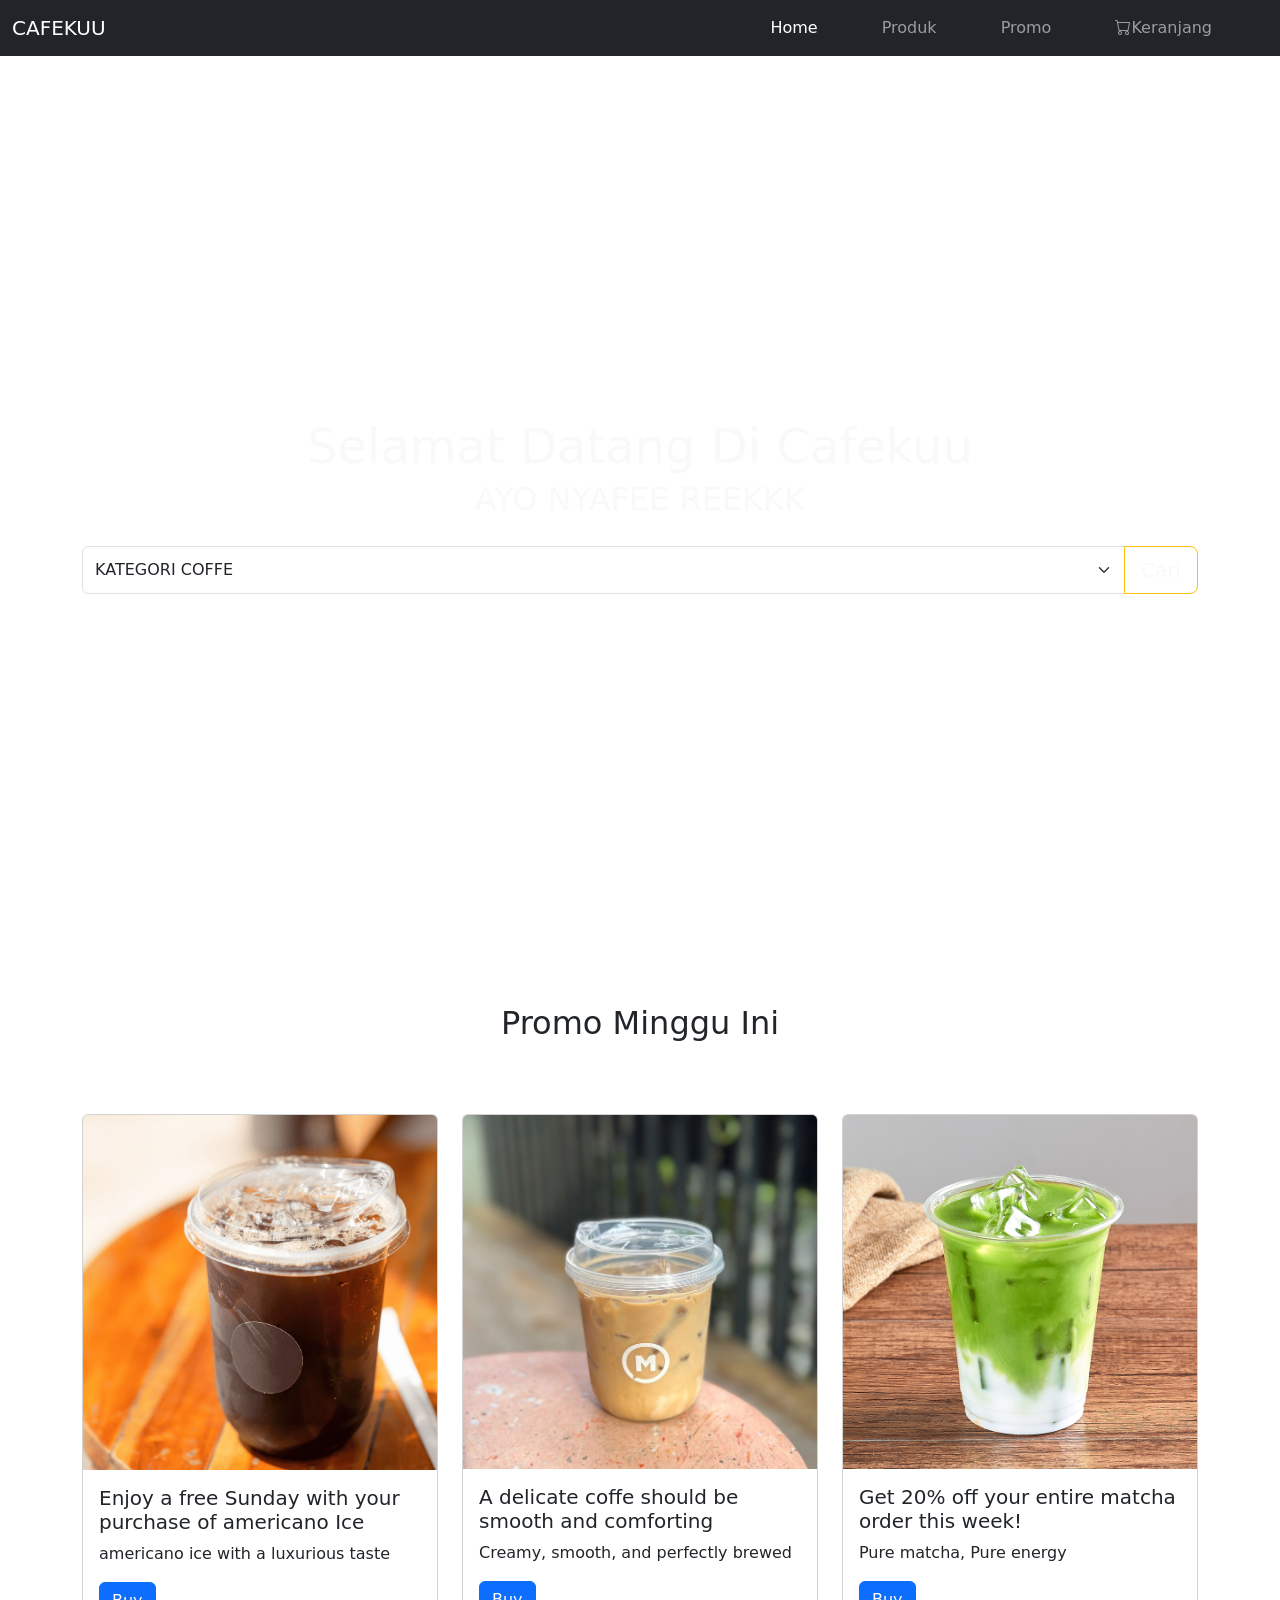
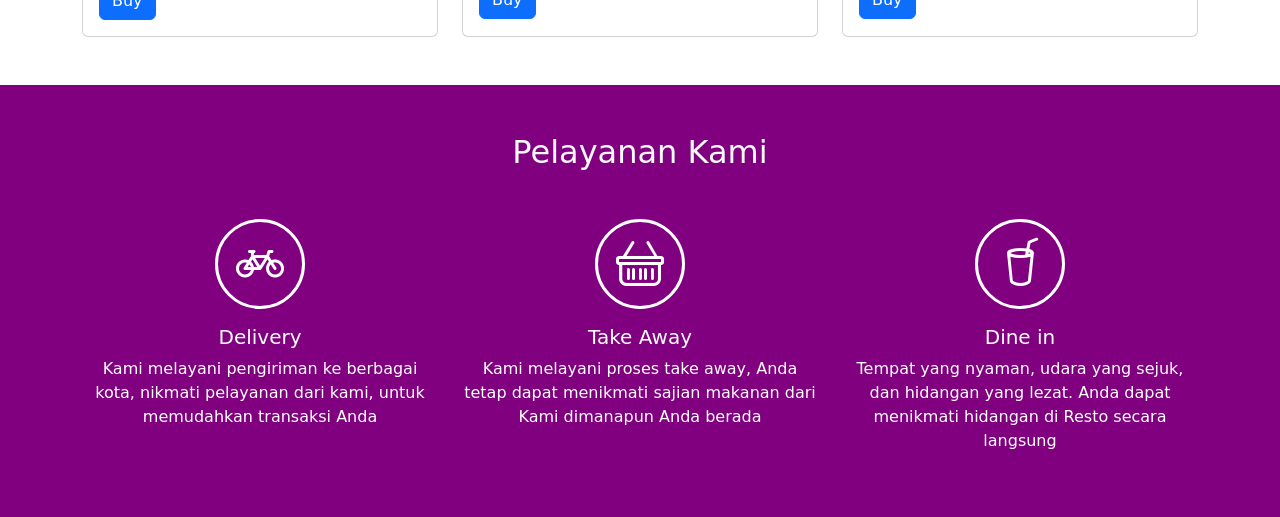
==== index.html @ 41be64be "Add files via upload" ====
<!DOCTYPE html>
<html lang="en">
<head>
    <meta charset="UTF-8">
    <meta name="viewport" content="width=device-width, initial-scale=1.0">
    <title>CAFEKUU</title>
    <link href="https://cdn.jsdelivr.net/npm/bootstrap@5.3.8/dist/css/bootstrap.min.css" rel="stylesheet" integrity="sha384-sRIl4kxILFvY47J16cr9ZwB07vP4J8+LH7qKQnuqkuIAvNWLzeN8tE5YBujZqJLB" crossorigin="anonymous">
    <link rel="stylesheet" href="https://cdn.jsdelivr.net/npm/bootstrap-icons@1.13.1/font/bootstrap-icons.min.css">
    <link rel="stylesheet" href="style.css">
</head>
<body>
    <nav class="navbar navbar-expand-lg navbar-dark bg-dark">
  <div class="container-fluid">
    <button class="navbar-toggler" type="button" data-bs-toggle="collapse" data-bs-target="#navbarNav" aria-controls="navbarNav" aria-expanded="false" aria-label="Toggle navigation">
      <span class="navbar-toggler-icon"></span>
    </button>
    <div class="collapse navbar-collapse" id="navbarNav">
        <a class="navbar-brand me-auto" href="#">CAFEKUU</a>
      <ul class="navbar-nav">
        <li class="nav-item me-5">
          <a class="nav-link active" aria-current="page" href="#home">Home</a>
        </li>
        <li class="nav-item me-5">
          <a class="nav-link" href="#">Produk</a>
        </li>
        <li class="nav-item me-5">
          <a class="nav-link" href="#promo">Promo</a>
        </li>
        <li class="nav-item me-5">
          <a class="nav-link" tabindex="-1" aria-disabled="true"><i class="bi bi-cart"></i>Keranjang</a>
        </li>
      </ul>
    </div>
  </div>
</nav>
<section id="home">
  <div class="container-fluid banner d-flex align-items-center">
  <div class="container">
       <h1 class="text-light text-center display-5 mb-1">Selamat Datang Di Cafekuu</h1>
       <h2 class="text-light text-center display-7 mb-1">AYO NYAFEE REEKKK</h2><br>
        <div class="input-group">
          <select class="form-select" id="inputGroupSelect04" >
           <option selected>KATEGORI COFFE</option>
           <option value="1">AMERICANO</option>
           <option value="2">MILK MATCHA</option>
           <option value="3">KOPI SUSU</option>
          </select>
          <button class="btn btn-lg btn-outline-warning text-light" type="button">Cari</button>
       </div>
  </div>
</div>
</section>

<section id="promo">
  <div class="container-fluid py-5">
    <div class="container">
      <h2 class="text-center">Promo Minggu Ini</h2>

      <div class="row mt-5 justify-content-center g-4">

        <!-- Card 1 -->
        <div class="col-12 col-md-4 hovered-card">
          <div class="card h-100">
            <img src="americano.png" class="card-img-top" alt="Orange Ice">
            <div class="card-body">
              <h5 class="card-title">
              Enjoy a free Sunday with your purchase of americano Ice
              </h5>
              <p class="card-text">
                americano ice with a luxurious taste
              </p>
              <a href="#" class="btn btn-primary">Buy</a>
            </div>
          </div>
        </div>

        <!-- Card 2 -->
        <div class="col-12 col-md-4 hovered-card">
          <div class="card h-100">
            <img src="kopsu.jpg" class="card-img-top" alt="Honey Pancake">
            <div class="card-body">
              <h5 class="card-title">
                A delicate coffe should be smooth and comforting
              </h5>
              <p class="card-text">
                Creamy, smooth, and perfectly brewed
              </p>
              <a href="#" class="btn btn-primary">Buy</a>
            </div>
          </div>
        </div>

        <!-- Card 3 -->
        <div class="col-12 col-md-4 hovered-card">
          <div class="card h-100">
            <img src="matcha.jpg" class="card-img-top" alt="Coffee">
            <div class="card-body">
              <h5 class="card-title">
                Get 20% off your entire matcha order this week!
              </h5>
              <p class="card-text">
                Pure matcha, Pure energy
              </p>
              <a href="#" class="btn btn-primary">Buy</a>
            </div>
          </div>
        </div>
      </div>
    </div>
  </div>
</section>

<!--service-->
    <div class="container-fluid py-5 background-service main-color">
      <div class="container">
        <h2 class="text-light text-center mb-5">Pelayanan Kami</h2>
        <div class="row justify-content-center">
          <div class="col-lg-4">
            <div class="d-flex justify-content-center">
              <div class="icon-service d-flex align-items-center justify-content-center">
                <i class="bi bi-bicycle display-5"></i>
              </div>
            </div>
            <div class="mt-3 text-white text-center">
              <h5>Delivery</h5>
              <p>Kami melayani pengiriman ke berbagai kota, 
                nikmati pelayanan dari kami, untuk memudahkan transaksi Anda</p>
            </div>
          </div>
          <div class="col-lg-4">
            <div class="d-flex justify-content-center">
              <div class="icon-service d-flex align-items-center justify-content-center">
                <i class="bi bi-basket display-5"></i>
              </div>
            </div>
            <div class="mt-3 text-white text-center">
              <h5>Take Away</h5>
              <p>Kami melayani proses take away, 
                Anda tetap dapat menikmati sajian makanan dari Kami dimanapun Anda berada</p>
            </div>
          </div>
          <div class="col-lg-4">
            <div class="d-flex justify-content-center">
              <div class="icon-service d-flex align-items-center justify-content-center">
                <i class="bi bi-cup-straw display-5"></i>
              </div>
            </div>
            <div class="mt-3 text-white text-center">
              <h5>Dine in</h5>
              <p>Tempat yang nyaman, udara yang sejuk, dan hidangan yang lezat. 
                Anda dapat menikmati hidangan di Resto secara langsung</p>
            </div>
          </div>
        </div>
      </div>
    </div>

    <script src="https://cdn.jsdelivr.net/npm/bootstrap@5.3.0/dist/js/bootstrap.bundle.min.js"></script>
</body>
</html>
---- style.css ----
.banner{
    height: 100vh;
    background: linear-gradient(rgba(0,0,0,0.4)),url(cafe.jpg);
    background-size: cover;
    background-color: cover;
    background-position: center;
}
.card:hover {
  transform: scale(1.05);
  transition: 0.3s;
  box-shadow: 0 4px 8px rgba(0. 0. 0. 0.2);
}

.icon-service{
    width: 90px;
    height: 90px;
    border: solid#fff;
    border-radius: 50%;
    color: #fff;
}
.background-service{
  height: auto;
  background: purple;
}
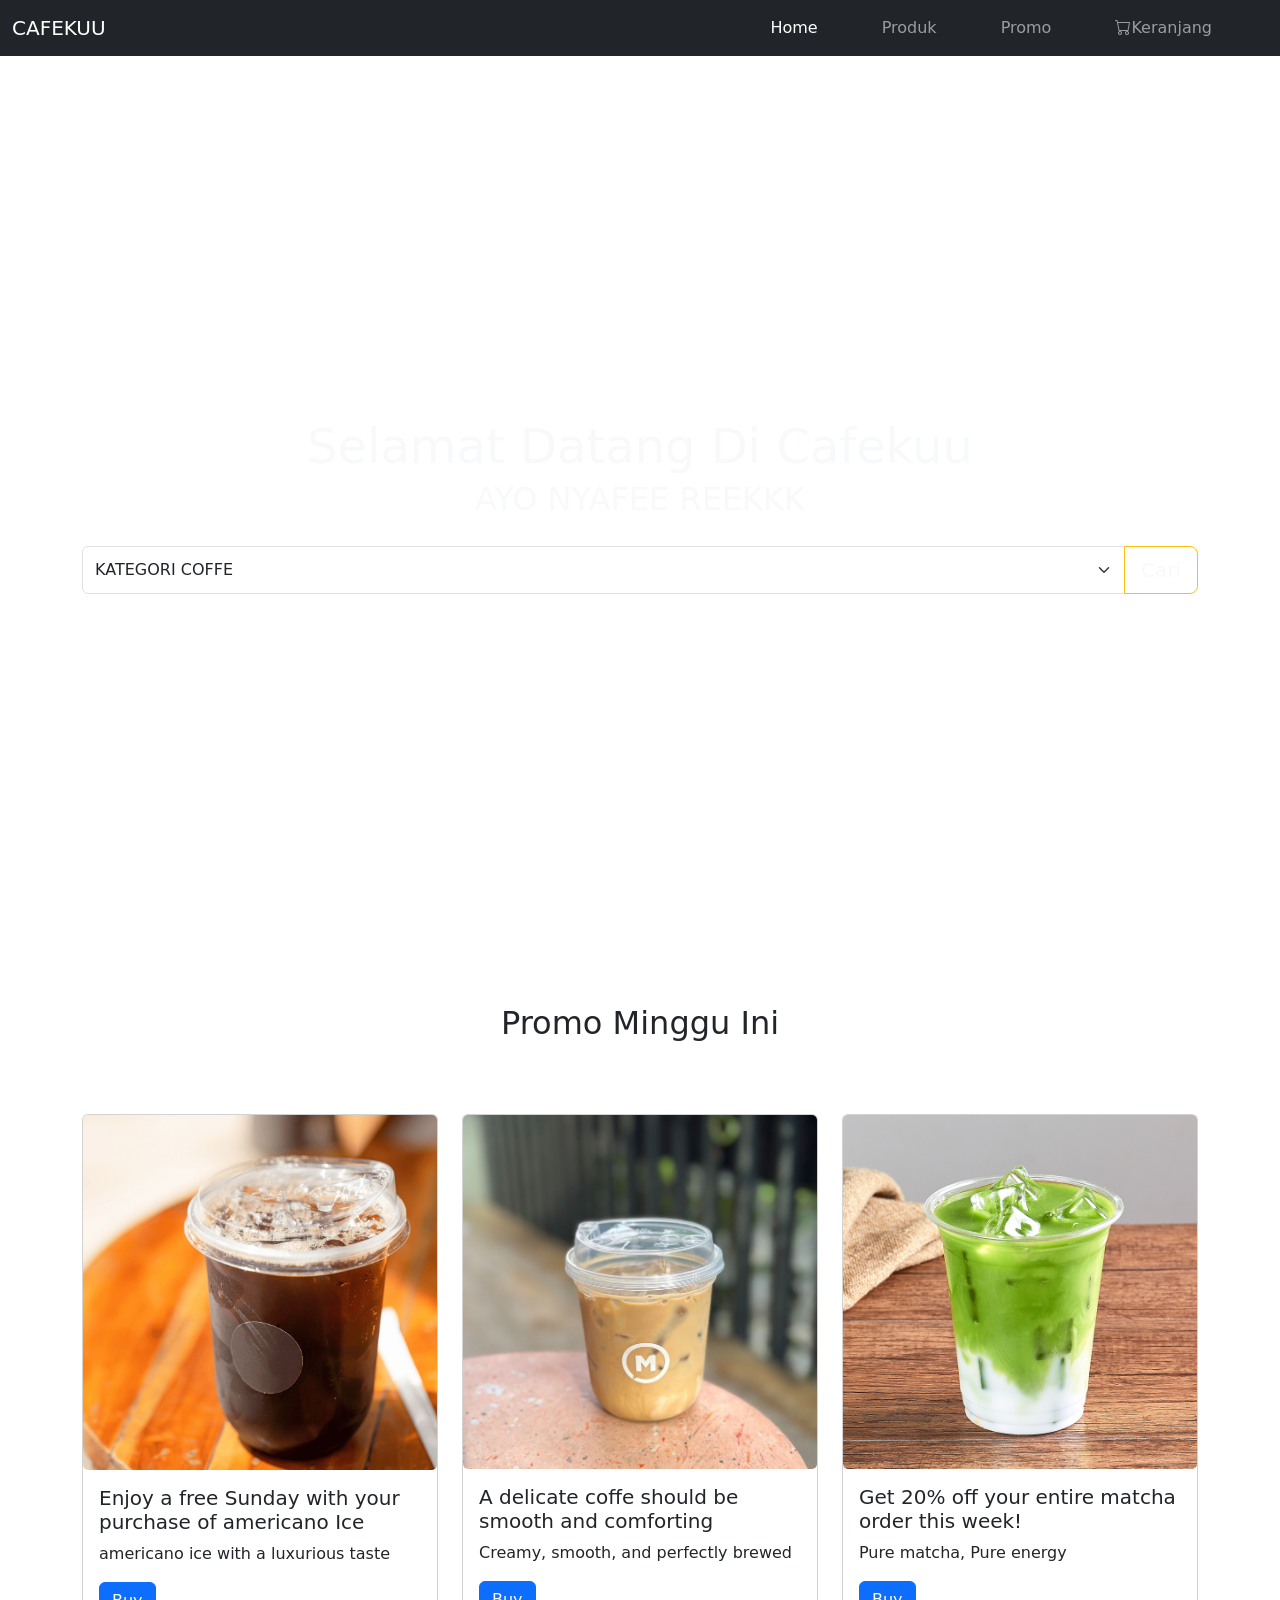
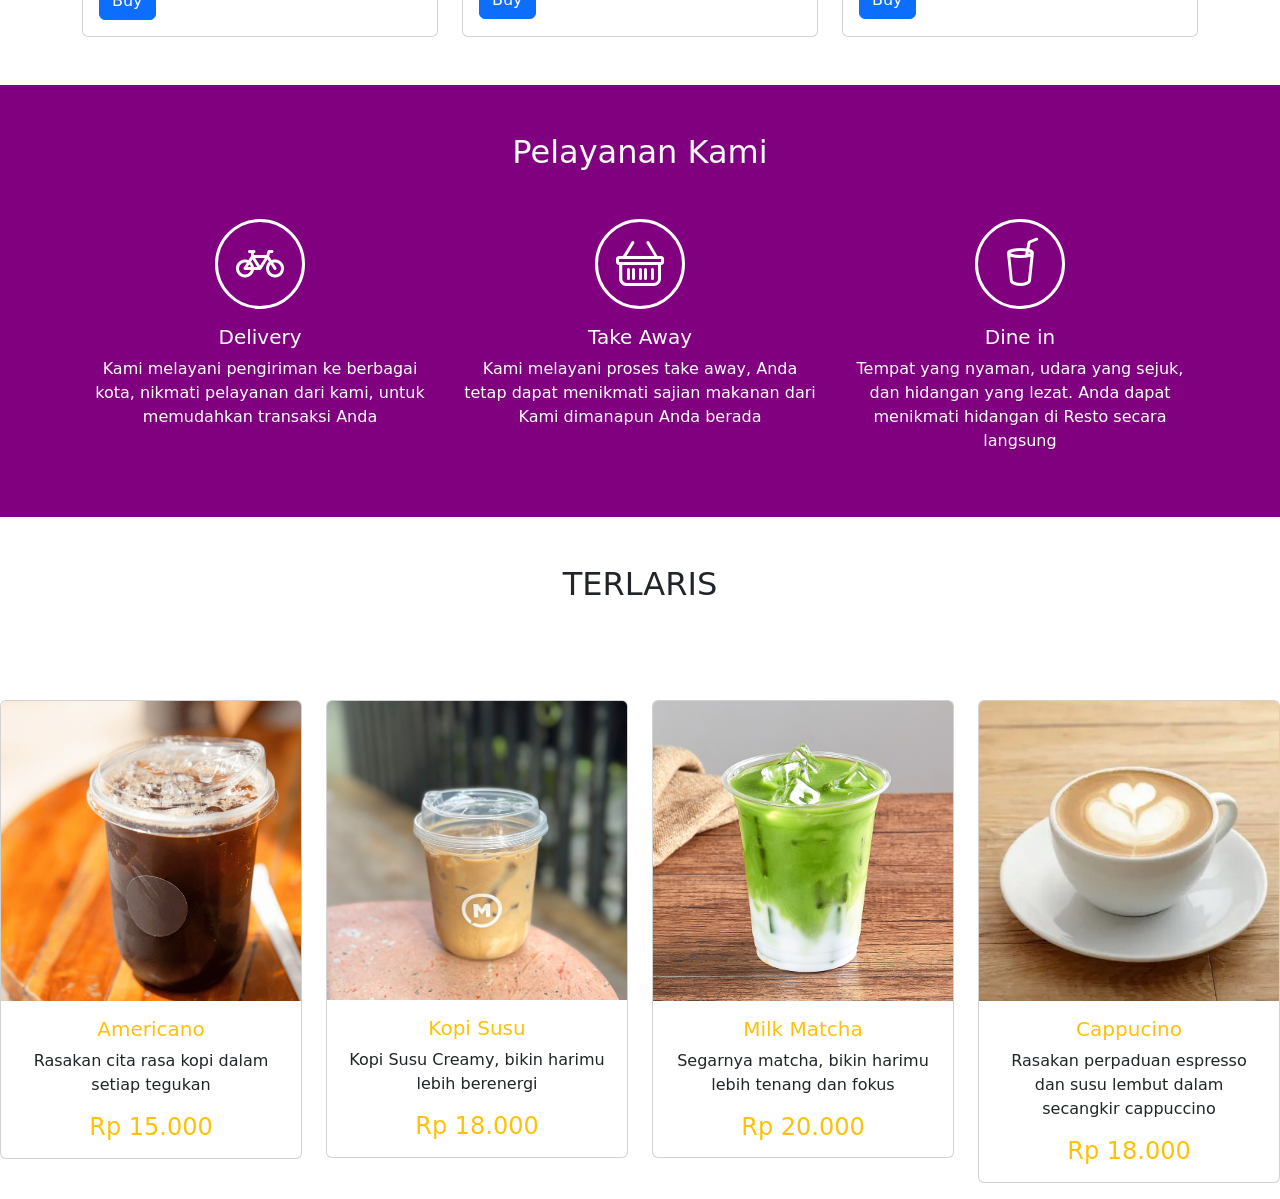
==== commit b9f36756: "Add files via upload" ====
--- a/index.html
+++ b/index.html
@@ -18,7 +18,7 @@
         <a class="navbar-brand me-auto" href="#">CAFEKUU</a>
       <ul class="navbar-nav">
         <li class="nav-item me-5">
-          <a class="nav-link active" aria-current="page" href="#home">Home</a>
+          <a class="nav-link active" aria-current="true" href="#home">Home</a>
         </li>
         <li class="nav-item me-5">
           <a class="nav-link" href="#">Produk</a>
@@ -61,7 +61,7 @@
         <!-- Card 1 -->
         <div class="col-12 col-md-4 hovered-card">
           <div class="card h-100">
-            <img src="americano.png" class="card-img-top" alt="Orange Ice">
+            <img src="americano.png" class="card-img" alt="americano">
             <div class="card-body">
               <h5 class="card-title">
               Enjoy a free Sunday with your purchase of americano Ice
@@ -77,7 +77,7 @@
         <!-- Card 2 -->
         <div class="col-12 col-md-4 hovered-card">
           <div class="card h-100">
-            <img src="kopsu.jpg" class="card-img-top" alt="Honey Pancake">
+            <img src="kopsu.jpg" class="card-img" alt="kopsu">
             <div class="card-body">
               <h5 class="card-title">
                 A delicate coffe should be smooth and comforting
@@ -93,7 +93,7 @@
         <!-- Card 3 -->
         <div class="col-12 col-md-4 hovered-card">
           <div class="card h-100">
-            <img src="matcha.jpg" class="card-img-top" alt="Coffee">
+            <img src="matcha.jpg" class="card-img" alt="matcha">
             <div class="card-body">
               <h5 class="card-title">
                 Get 20% off your entire matcha order this week!
@@ -155,6 +155,59 @@
       </div>
     </div>
 
+    <!--section produk-->
+    <div class="container-fluid py-5 ">
+      <div class="container">
+        <h2 class="text-center mb-5">TERLARIS</h2>
+      </div>
+    </div>
+
+    <!--section produk tutup-->
+    <div class="row">
+      <div class="col-sn-6 col-lg-3 hovered-card mb-3">
+        <div class="card">
+          <img src="americano.png" class="card-img-top" alt="...">
+          <div class="card-body text-center">
+            <h5 class="card-tittle text-warning">Americano</h5>
+            <p class="card-text">Rasakan cita rasa kopi dalam setiap tegukan</p>
+            <h4 class="card-text text-warning">Rp 15.000</h4>
+          </div>
+        </div>
+      </div>
+      <div class="col-sn-6 col-lg-3 hovered-card mb-3">
+        <div class="card">
+          <img src="kopsu.jpg" class="card-img-top" alt="...">
+          <div class="card-body text-center">
+            <h5 class="card-tittle text-warning">Kopi Susu</h5>
+            <p class="card-text">Kopi Susu Creamy, bikin harimu lebih berenergi </p>
+            <h4 class="card-text text-warning">Rp 18.000</h4>
+          </div>
+        </div>
+      </div>
+      <div class="col-sn-6 col-lg-3 hovered-card mb-3">
+        <div class="card">
+          <img src="matcha.jpg" class="card-img-top" alt="...">
+          <div class="card-body text-center">
+            <h5 class="card-tittle text-warning">Milk Matcha</h5>
+            <p class="card-text">Segarnya matcha, bikin harimu lebih tenang dan fokus</p>
+            <h4 class="card-text text-warning">Rp 20.000</h4>
+          </div>
+        </div>
+      </div>
+      <div class="col-sn-6 col-lg-3 hovered-card mb-3">
+        <div class="card">
+          <img src="cappucino.jpg" class="card-img-top" alt="...">
+          <div class="card-body text-center">
+            <h5 class="card-tittle text-warning">Cappucino</h5>
+            <p class="card-text">Rasakan perpaduan espresso dan susu lembut dalam secangkir cappuccino</p>
+            <h4 class="card-text text-warning">Rp 18.000</h4>
+          </div>
+        </div>
+      </div>
+    </div>
+
+    
+
     <script src="https://cdn.jsdelivr.net/npm/bootstrap@5.3.0/dist/js/bootstrap.bundle.min.js"></script>
 </body>
 </html>
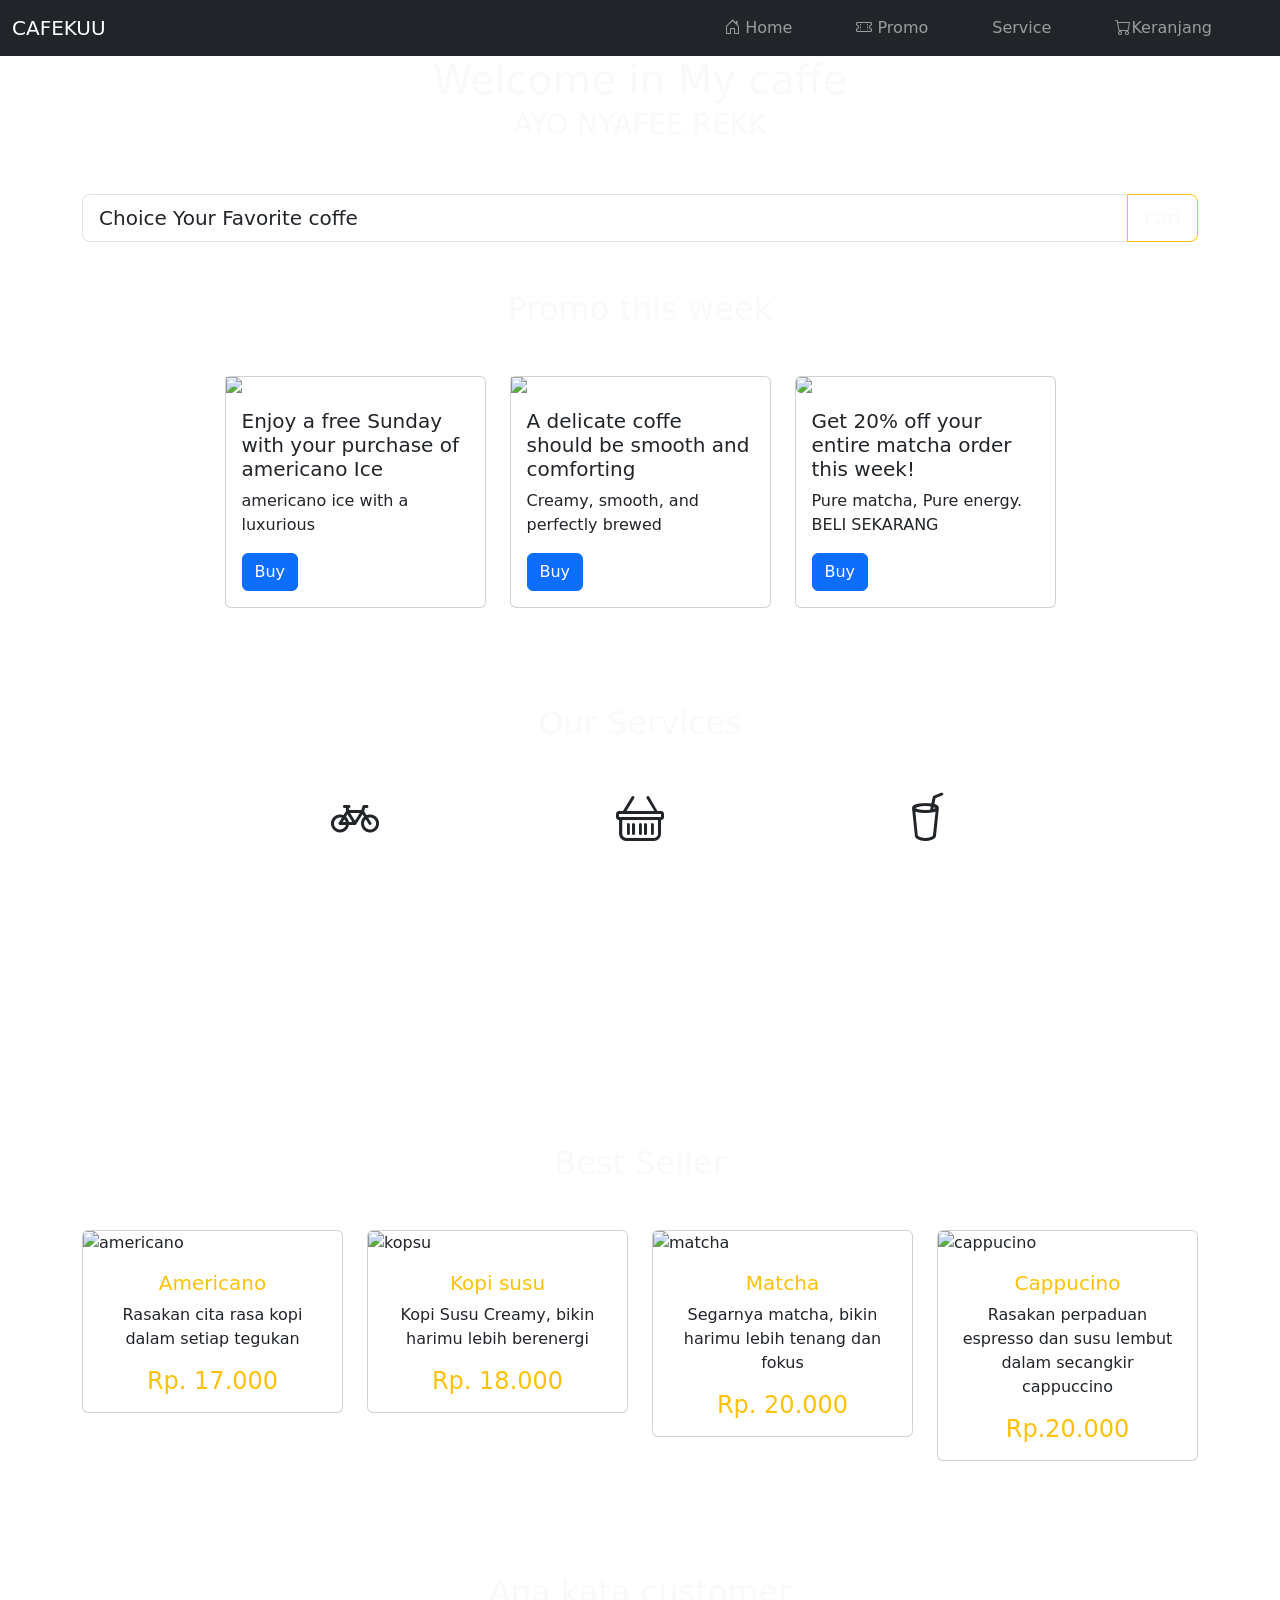
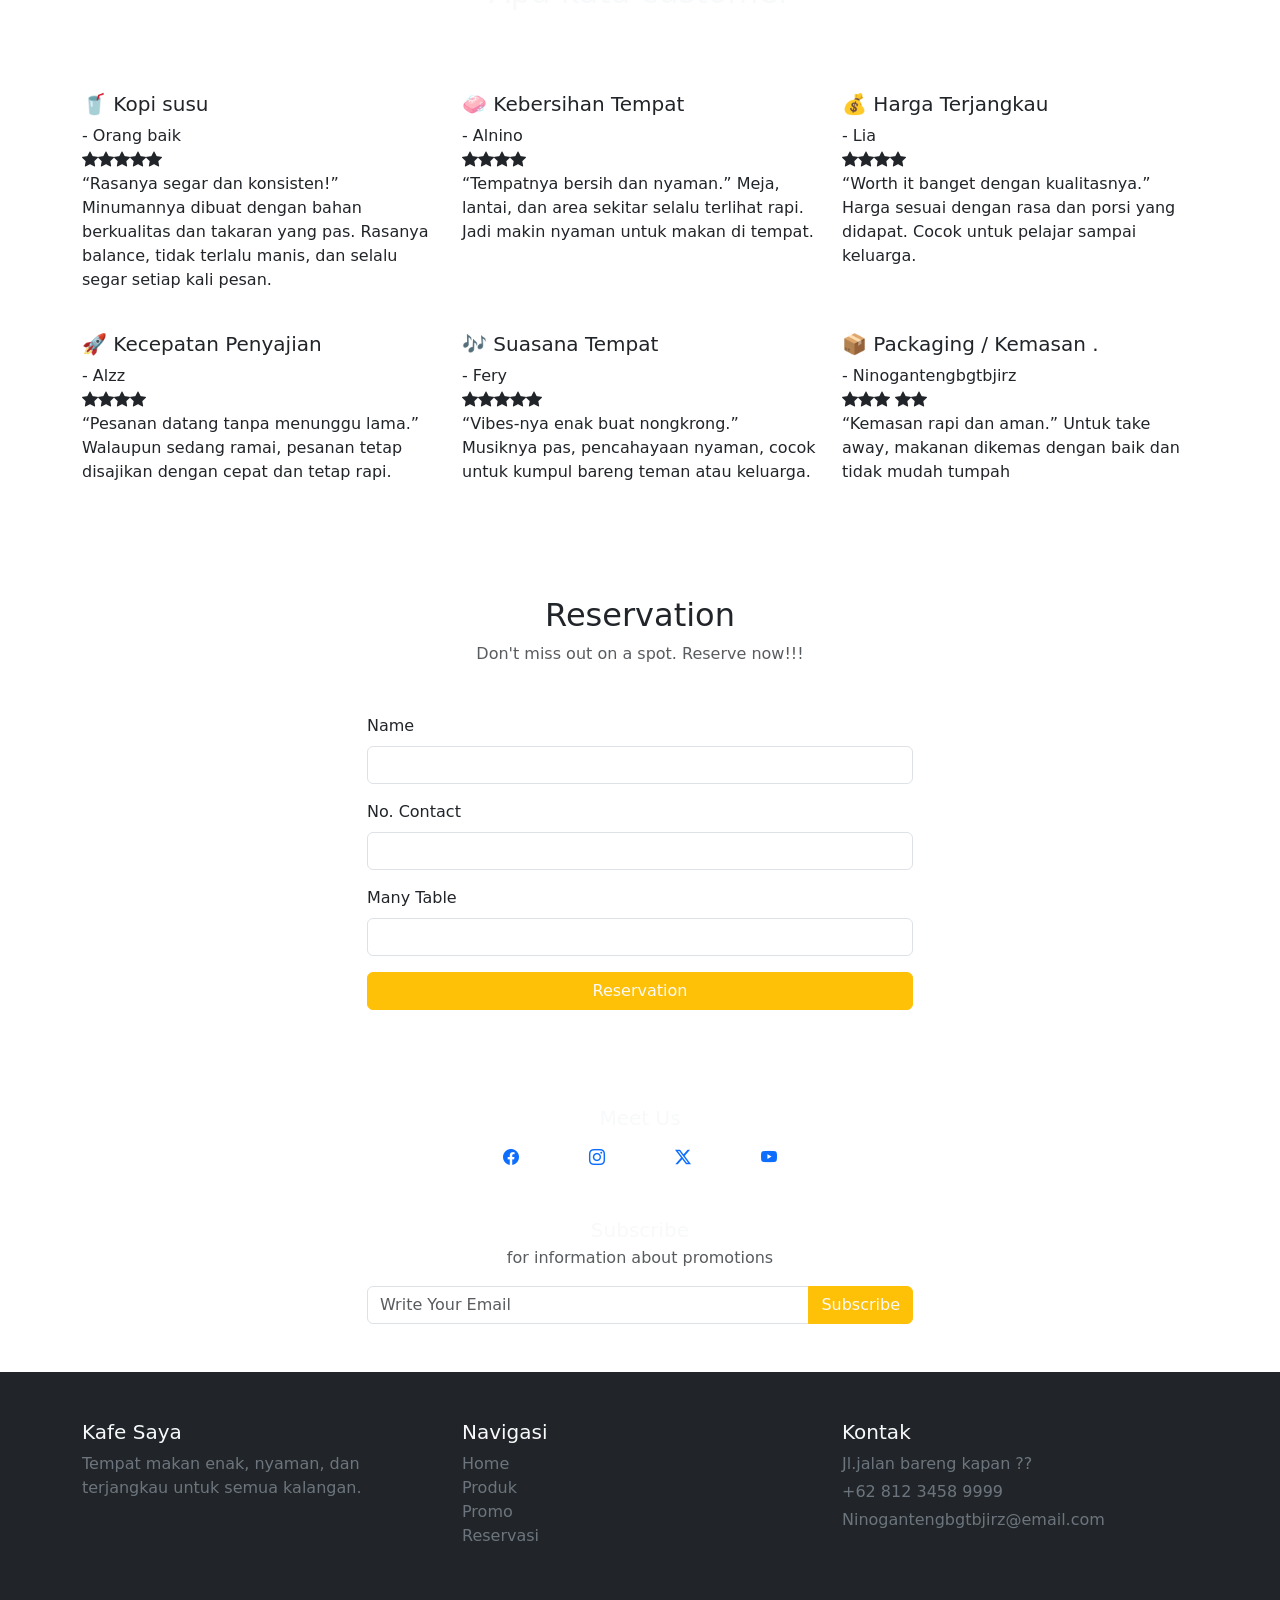
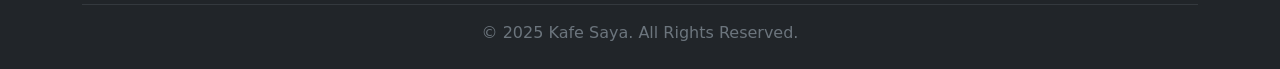
==== commit d452a660: "Add files via upload" ====
--- a/index.html
+++ b/index.html
@@ -6,9 +6,10 @@
     <title>CAFEKUU</title>
     <link href="https://cdn.jsdelivr.net/npm/bootstrap@5.3.8/dist/css/bootstrap.min.css" rel="stylesheet" integrity="sha384-sRIl4kxILFvY47J16cr9ZwB07vP4J8+LH7qKQnuqkuIAvNWLzeN8tE5YBujZqJLB" crossorigin="anonymous">
     <link rel="stylesheet" href="https://cdn.jsdelivr.net/npm/bootstrap-icons@1.13.1/font/bootstrap-icons.min.css">
-    <link rel="stylesheet" href="style.css">
+    <link rel="stylesheet" href="assets/css/style.css"/>
 </head>
 <body>
+    <!-- NAVIGATION BAR -->
     <nav class="navbar navbar-expand-lg navbar-dark bg-dark">
   <div class="container-fluid">
     <button class="navbar-toggler" type="button" data-bs-toggle="collapse" data-bs-target="#navbarNav" aria-controls="navbarNav" aria-expanded="false" aria-label="Toggle navigation">
@@ -18,14 +19,20 @@
         <a class="navbar-brand me-auto" href="#">CAFEKUU</a>
       <ul class="navbar-nav">
         <li class="nav-item me-5">
-          <a class="nav-link active" aria-current="true" href="#home">Home</a>
-        </li>
-        <li class="nav-item me-5">
-          <a class="nav-link" href="#">Produk</a>
-        </li>
-        <li class="nav-item me-5">
-          <a class="nav-link" href="#promo">Promo</a>
-        </li>
+              <a href="#home" class="nav-link"
+                ><i class="bi bi-house-door"></i> Home</a
+              >
+            </li>
+            <li class="nav-item me-5">
+              <a href="#promo" class="nav-link"
+                ><i class="bi bi-ticket-perforated"></i> Promo</a
+              >
+            </li>
+            <li class="nav-item me-5">
+              <a href="#service" class="nav-link"
+                ><i class="bi bi-fork-knife"></i> Service</a
+              >
+            </li>
         <li class="nav-item me-5">
           <a class="nav-link" tabindex="-1" aria-disabled="true"><i class="bi bi-cart"></i>Keranjang</a>
         </li>
@@ -33,181 +40,475 @@
     </div>
   </div>
 </nav>
-<section id="home">
-  <div class="container-fluid banner d-flex align-items-center">
-  <div class="container">
-       <h1 class="text-light text-center display-5 mb-1">Selamat Datang Di Cafekuu</h1>
-       <h2 class="text-light text-center display-7 mb-1">AYO NYAFEE REEKKK</h2><br>
-        <div class="input-group">
-          <select class="form-select" id="inputGroupSelect04" >
-           <option selected>KATEGORI COFFE</option>
-           <option value="1">AMERICANO</option>
-           <option value="2">MILK MATCHA</option>
-           <option value="3">KOPI SUSU</option>
+    <!-- NAVIGATION TUTUP -->
+
+    <!-- SECTION BANNER -->
+    <div class="container-fluid banner d-flex align-items-center">
+      <div class="container">
+        <h2 class="text-light text-center display-6 mb-1">
+          Welcome in My caffe
+        </h2>
+        <h3 class="text-light text-center display-8 mb-1">
+           AYO NYAFEE REKK
+        </h3>
+        <br />
+        <br />
+        <div class="input-group input-group-lg" id="produk">
+          <select id="inputGroupSelect04" class="form-control">
+            <option disabled selected hidden>Choice Your Favorite coffe</option>
+            <option value="1">Americano</option>
+            <option value="2">Milk Matcha</option>
+            <option value="3">Kopi Susu</option>
+            <option value="4">Cappucino</option>
           </select>
-          <button class="btn btn-lg btn-outline-warning text-light" type="button">Cari</button>
-       </div>
-  </div>
-</div>
-</section>
-
-<section id="promo">
-  <div class="container-fluid py-5">
-    <div class="container">
-      <h2 class="text-center">Promo Minggu Ini</h2>
-
-      <div class="row mt-5 justify-content-center g-4">
-
-        <!-- Card 1 -->
-        <div class="col-12 col-md-4 hovered-card">
-          <div class="card h-100">
-            <img src="americano.png" class="card-img" alt="americano">
-            <div class="card-body">
-              <h5 class="card-title">
-              Enjoy a free Sunday with your purchase of americano Ice
-              </h5>
-              <p class="card-text">
-                americano ice with a luxurious taste
-              </p>
-              <a href="#" class="btn btn-primary">Buy</a>
-            </div>
-          </div>
-        </div>
-
-        <!-- Card 2 -->
-        <div class="col-12 col-md-4 hovered-card">
-          <div class="card h-100">
-            <img src="kopsu.jpg" class="card-img" alt="kopsu">
-            <div class="card-body">
-              <h5 class="card-title">
-                A delicate coffe should be smooth and comforting
-              </h5>
-              <p class="card-text">
-                Creamy, smooth, and perfectly brewed
-              </p>
-              <a href="#" class="btn btn-primary">Buy</a>
-            </div>
-          </div>
-        </div>
-
-        <!-- Card 3 -->
-        <div class="col-12 col-md-4 hovered-card">
-          <div class="card h-100">
-            <img src="matcha.jpg" class="card-img" alt="matcha">
-            <div class="card-body">
-              <h5 class="card-title">
-                Get 20% off your entire matcha order this week!
-              </h5>
-              <p class="card-text">
-                Pure matcha, Pure energy
-              </p>
-              <a href="#" class="btn btn-primary">Buy</a>
-            </div>
-          </div>
-        </div>
-      </div>
-    </div>
-  </div>
-</section>
-
-<!--service-->
-    <div class="container-fluid py-5 background-service main-color">
-      <div class="container">
-        <h2 class="text-light text-center mb-5">Pelayanan Kami</h2>
+          <button
+            class="btn btn-lg btn-outline-warning text-light"
+            type="button"
+          >
+            cari
+          </button>
+        </div>
+      </div>
+    </div>
+    <!-- BANNER TUTUP -->
+
+    <!-- SECTION PROMO -->
+    <div class="container-fluid py-5 background-promo">
+      <div class="container">
+        <h2 class="text-center text-light">Promo this week</h2>
+        <div class="row mt-5 justify-content-center">
+          <!-- CARD PROMO 1 -->
+          <div class="col-md-3">
+            <div class="card hovered-promo">
+              <img
+                src="assets/americano.png"/>
+              <div class="card-body">
+                <h5 class="card-title">
+                  Enjoy a free Sunday with your purchase of americano Ice
+                </h5>
+                <p class="card-text">
+                  americano ice with a luxurious 
+                </p>
+                <a href="#" class="btn btn-primary">Buy</a>
+              </div>
+            </div>
+          </div>
+          <!-- CARD PROMO 2 -->
+          <div class="col-md-3">
+            <div class="card hovered-promo">
+              <img
+                src="assets/kopsu.jpg"/>
+              <div class="card-body">
+                <h5 class="card-title">
+                  A delicate coffe should be smooth and comforting
+                </h5>
+                <p class="card-text">
+                  Creamy, smooth, and perfectly brewed
+                </p>
+                <a href="#" class="btn btn-primary">Buy</a>
+              </div>
+            </div>
+          </div>
+          <!-- CARD PROMO 3 -->
+          <div class="col-md-3">
+            <div class="card hovered-promo">
+              <img src="assets/matcha.jpg" class="card-img"/>
+              <div class="card-body">
+                <h5 class="card-title">
+                  Get 20% off your entire matcha order this week!
+                </h5>
+                <p class="card-text">
+                  Pure matcha, Pure energy. BELI SEKARANG
+                </p>
+                <a href="#" class="btn btn-primary">Buy</a>
+              </div>
+            </div>
+          </div>
+        </div>
+      </div>
+    </div>
+    <!-- PROMO TUTUP -->
+
+    <!-- SECTION SERVICE -->
+    <div class="container-fluid py-5 main-color background-service">
+      <div class="container">
+        <h2 class="text-light text-center mb-5">Our Services</h2>
         <div class="row justify-content-center">
-          <div class="col-lg-4">
+          <div class="col-sm-6 col-lg-3 hovered-card mb-3">
+            <!-- CARD SERVICE 1 -->
             <div class="d-flex justify-content-center">
-              <div class="icon-service d-flex align-items-center justify-content-center">
+              <div
+                class="icon-service d-flex align-items-center justify-content-center hovered-logo"
+              >
                 <i class="bi bi-bicycle display-5"></i>
               </div>
             </div>
             <div class="mt-3 text-white text-center">
               <h5>Delivery</h5>
-              <p>Kami melayani pengiriman ke berbagai kota, 
-                nikmati pelayanan dari kami, untuk memudahkan transaksi Anda</p>
-            </div>
-          </div>
-          <div class="col-lg-4">
+              <p>
+                Kami melayani pengiriman ke berbagai kota,nikmati pelayan dari kami,untuk memudahkan transaksi anda
+              </p>
+            </div>
+          </div>
+          <!-- CARD SERVICE 2 -->
+          <div class="col-sm-6 col-lg-3 hovered-card mb-3">
             <div class="d-flex justify-content-center">
-              <div class="icon-service d-flex align-items-center justify-content-center">
+              <div
+                class="icon-service d-flex align-items-center justify-content-center hovered-logo"
+              >
                 <i class="bi bi-basket display-5"></i>
               </div>
             </div>
             <div class="mt-3 text-white text-center">
               <h5>Take Away</h5>
-              <p>Kami melayani proses take away, 
-                Anda tetap dapat menikmati sajian makanan dari Kami dimanapun Anda berada</p>
-            </div>
-          </div>
-          <div class="col-lg-4">
+              <p>
+                Kami melayani proses take away, Anda tetap dapat menikmati sajian makanan dari Kami dimanapun Anda berada
+              </p>
+            </div>
+          </div>
+          <!-- CARD SERVICE 3 -->
+          <div class="col-sm-6 col-lg-3 hovered-card mb-3">
             <div class="d-flex justify-content-center">
-              <div class="icon-service d-flex align-items-center justify-content-center">
+              <div
+                class="icon-service d-flex align-items-center justify-content-center hovered-logo"
+              >
                 <i class="bi bi-cup-straw display-5"></i>
               </div>
             </div>
             <div class="mt-3 text-white text-center">
-              <h5>Dine in</h5>
-              <p>Tempat yang nyaman, udara yang sejuk, dan hidangan yang lezat. 
-                Anda dapat menikmati hidangan di Resto secara langsung</p>
-            </div>
-          </div>
-        </div>
-      </div>
-    </div>
-
-    <!--section produk-->
-    <div class="container-fluid py-5 ">
-      <div class="container">
-        <h2 class="text-center mb-5">TERLARIS</h2>
-      </div>
-    </div>
-
-    <!--section produk tutup-->
+              <h5>Dine In</h5>
+              <p>
+                Tempat yang nyaman, udara yang sejuk, dan hidangan yang lezat. Anda dapat menikmati hidangan di Resto secara langsung
+              </p>
+            </div>
+          </div>
+        </div>
+      </div>
+    </div>
+    <!-- SERVICE TUTUP -->
+
+    <!-- SECTION PRODUK -->
+    <div class="container-fluid py-5 background-produk">
+      <div class="container">
+        <h2 class="text-center mb-5 text-light">Best Seller</h2>
+        <div class="row">
+          <!-- CARD PRODUK 1 -->
+            <div class="col-sn-6 col-lg-3 hovered-produk mb-3">
+            <div class="card">
+              <img src="assets/americano.png" class="card-img" alt="americano" />
+              <div class="card-body text-center">
+                <h5 class="card-title text-warning">Americano</h5>
+                <p class="card-text">
+                  Rasakan cita rasa kopi dalam setiap tegukan
+                </p>
+                <h4 class="card-text text-warning">Rp. 17.000</h4>
+              </div>
+            </div>
+          </div>
+          <!-- CARD PRODUK 2 -->
+          <div class="col-sn-6 col-lg-3 hovered-produk mb-3">
+            <div class="card">
+              <img src="assets/kopsu.jpg" class="card-img" alt="kopsu" />
+              <div class="card-body text-center">
+                <h5 class="card-title text-warning">Kopi susu</h5>
+                <p class="card-text">
+                  Kopi Susu Creamy, bikin harimu lebih berenergi
+                </p>
+                <h4 class="card-text text-warning">Rp. 18.000</h4>
+              </div>
+            </div>
+          </div>
+          <!-- CARD PRODUK 3 -->
+          <div class="col-sm-6 col-lg-3 hovered-produk mb-3">
+            <div class="card">
+              <img src="assets/matcha.jpg" class="card-img" alt="matcha" />
+              <div class="card-body text-center">
+                <h5 class="card-title text-warning">Matcha</h5>
+                <p class="card-text">
+                  Segarnya matcha, bikin harimu lebih tenang dan fokus
+                </p>
+                <h4 class="card-text text-warning">Rp. 20.000</h4>
+              </div>
+            </div>
+          </div>
+          <!-- CARD PRODUK 4 -->
+          <div class="col-sm-6 col-lg-3 hovered-produk mb-3">
+            <div class="card">
+              <img src="assets/cappucino.jpg" class="card-img" alt="cappucino" />
+              <div class="card-body text-center">
+                <h5 class="card-title text-warning">Cappucino</h5>
+                <p class="card-text">
+                   Rasakan perpaduan espresso dan susu lembut dalam secangkir cappuccino
+                </p>
+                <h4 class="card-text text-warning">Rp.20.000</h4>
+              </div>
+            </div>
+          </div>
+        </div>
+      </div>
+    </div>
+    <!-- PROMO TUTUP -->
+
+    <!-- SECTION REVIEW -->
+    <div class="container-fluid py-5 testimony">
+      <div class="container">
+        <h2 class="text-center text-light mb-2">Apa kata customer</h2>
+        <p
+          class="text-center mb-5"
+          style="color: rgba(255, 255, 255, 0.7); font-size: 0.95"
+        >
+          Customer satisfaction is our priority
+        </p>
+        <div class="row g-4">
+          <!-- CARD REVIEW 1 -->
+          <div class="col-sm-6 col-lg-4">
+            <div class="testimony-card">
+              <div class="quote-icon">
+                <h5>🥤 Kopi susu</h5>
+                <div class="author">- Orang baik</div>
+                <div class="stars">
+                  <i class="bi bi-star-fill"></i><i class="bi bi-star-fill"></i
+                  ><i class="bi bi-star-fill"></i><i class="bi bi-star-fill"></i
+                  ><i class="bi bi-star-fill"></i>
+                </div>
+                <p>
+                  “Rasanya segar dan konsisten!”
+Minumannya dibuat dengan bahan berkualitas dan takaran yang pas. Rasanya balance, tidak terlalu manis, dan selalu segar setiap kali pesan.
+                </p>
+              </div>
+            </div>
+          </div>
+          <!-- CARD REVIEW 2 -->
+          <div class="col-sm-6 col-lg-4">
+            <div class="testimony-card">
+              <div class="quote-icon">
+                <h5>🧼 Kebersihan Tempat
+                </h5>
+                <div class="author">- Alnino</div>
+                <div class="stars">
+                  <i class="bi bi-star-fill"></i><i class="bi bi-star-fill"></i
+                  ><i class="bi bi-star-fill"></i
+                  ><i class="bi bi-star-fill"></i>
+                </div>
+                <p>
+“Tempatnya bersih dan nyaman.”
+Meja, lantai, dan area sekitar selalu terlihat rapi. Jadi makin nyaman untuk makan di tempat.
+                </p>
+              </div>
+            </div>
+          </div>
+          <!-- CARD REVIEW 3 -->
+          <div class="col-sm-6 col-lg-4">
+            <div class="testimony-card">
+              <div class="quote-icon">
+                <h5>💰 Harga Terjangkau
+                </h5>
+                <div class="author">- Lia</div>
+                <div class="stars">
+                  <i class="bi bi-star-fill"></i><i class="bi bi-star-fill"></i><i class="bi bi-star-fill"></i><i class="bi bi-star-fill"></i>
+                </div>
+                <p>
+“Worth it banget dengan kualitasnya.”
+Harga sesuai dengan rasa dan porsi yang didapat. Cocok untuk pelajar sampai keluarga.
+                </p>
+              </div>
+            </div>
+          </div>
+          <!-- CARD REVIEW 4 -->
+          <div class="col-sm-6 col-lg-4">
+            <div class="testimony-card">
+              <div class="quote-icon">
+                <h5>🚀 Kecepatan Penyajian
+                </h5>
+                <div class="author">- Alzz</div>
+                <div class="stars">
+                  <i class="bi bi-star-fill"></i><i class="bi bi-star-fill"></i
+                  ><i class="bi bi-star-fill"></i
+                  ><i class="bi bi-star-fill"></i>
+                </div>
+                <p>
+                  “Pesanan datang tanpa menunggu lama.”
+Walaupun sedang ramai, pesanan tetap disajikan dengan cepat dan tetap rapi.
+                </p>
+              </div>
+            </div>
+          </div>
+          <!-- CARD REVIEW 5 -->
+          <div class="col-sm-6 col-lg-4">
+            <div class="testimony-card">
+              <div class="quote-icon">
+                <h5>🎶 Suasana Tempat</h5>
+                <div class="author">- Fery</div>
+                <div class="stars">
+                  <i class="bi bi-star-fill"></i><i class="bi bi-star-fill"></i
+                  ><i class="bi bi-star-fill"></i><i class="bi bi-star-fill"></i
+                  ><i class="bi bi-star-fill"></i>
+                </div>
+                <p>
+                  “Vibes-nya enak buat nongkrong.”
+Musiknya pas, pencahayaan nyaman, cocok untuk kumpul bareng teman atau keluarga.
+                </p>
+              </div>
+            </div>
+          </div>
+          <!-- CARD REVIEW 6 -->
+          <div class="col-sm-6 col-lg-4">
+            <div class="testimony-card">
+              <div class="quote-icon">
+                <h5>📦 Packaging / Kemasan
+                .</h5>
+                <div class="author">- Ninogantengbgtbjirz</div>
+                <div class="stars">
+                  <i class="bi bi-star-fill"></i><i class="bi bi-star-fill"></i
+                  ><i class="bi bi-star-fill"></i>                  <i class="bi bi-star-fill"></i><i class="bi bi-star-fill"></i                >
+                </div>
+                <p>
+                  “Kemasan rapi dan aman.”
+Untuk take away, makanan dikemas dengan baik dan tidak mudah tumpah
+                </p>
+              </div>
+            </div>
+          </div>
+        </div>
+      </div>
+    </div>
+    <!-- REVIEW TUTUP -->
+
+    <!-- SECTION RESERVASI -->
+    <div class="container-fluid py-5 background-reservation">
+      <div class="container">
+        <h2 class="text-center mb-2">Reservation</h2>
+        <p class="text-center text-muted mb-5">
+          Don't miss out on a spot. Reserve now!!!
+        </p>
+        <div class="row justify-content-center">
+          <!-- FORM RESERVASI -->
+          <div class="col-md-6">
+            <form>
+              <div class="mb-3">
+                <label class="form-label">Name</label>
+                <input type="text" class="form-control" />
+              </div>
+              <div class="mb-3">
+                <label class="form-label">No. Contact</label>
+                <input type="text" class="form-control" />
+              </div>
+              <div class="mb-3">
+                <label class="form-label">Many Table</label>
+                <input type="number" class="form-control" />
+              </div>
+              <div class="d-grid">
+                <button class="btn btn-warning text-light">Reservation</button>
+              </div>
+            </form>
+          </div>
+        </div>
+      </div>
+    </div>
+    <!-- RESERVASI TUTUP -->
+
+    <!-- SECTION SUBSCRIBE -->
+    <div class="container-fluid py-5 footer">
+      <div class="container">
+        <h5 class="text-center text-light mb-3">Meet Us</h5>
+        <!-- LOGO -->
+        <div class="d-flex justify-content-center mb-5" style="gap: 70px">
+          <a
+            href="https://facebook.com/username"
+            target="_blank"
+            class="social-icon"
+          >
+            <i class="bi bi-facebook"></i>
+          </a>
+          <a
+            href="https://instagram.com/username"
+            target="_blank"
+            class="social-icon"
+          >
+            <i class="bi bi-instagram"></i>
+          </a>
+          <a
+            href="https://twitter.com/username"
+            target="_blank"
+            class="social-icon"
+          >
+            <i class="bi bi-twitter-x"></i>
+          </a>
+          <a
+            href="https://youtube.com/@username"
+            target="_blank"
+            class="social-icon"
+          >
+            <i class="bi bi-youtube"></i>
+          </a>
+        </div>
+        <h5 class="text-center text-light mb-1">Subscribe</h5>
+        <p class="text-center text-muted mb-3">
+          for information about promotions
+        </p>
+        <!-- SUBSCRIBE -->
+        <div class="row justify-content-center">
+          <div class="col-md-6">
+            <div class="input-group">
+              <input
+                type="email"
+                class="form-control"
+                placeholder="Write Your Email"
+              />
+              <button class="btn btn-warning text-light">Subscribe</button>
+            </div>
+          </div>
+        </div>
+      </div>
+    </div>
+    <!-- SUBSCRIBE TUTUP -->
+    
+     <!-- SECTION FOOTER -->
+    <footer class="bg-dark text-light pt-5 pb-4">
+  <div class="container">
     <div class="row">
-      <div class="col-sn-6 col-lg-3 hovered-card mb-3">
-        <div class="card">
-          <img src="americano.png" class="card-img-top" alt="...">
-          <div class="card-body text-center">
-            <h5 class="card-tittle text-warning">Americano</h5>
-            <p class="card-text">Rasakan cita rasa kopi dalam setiap tegukan</p>
-            <h4 class="card-text text-warning">Rp 15.000</h4>
-          </div>
-        </div>
-      </div>
-      <div class="col-sn-6 col-lg-3 hovered-card mb-3">
-        <div class="card">
-          <img src="kopsu.jpg" class="card-img-top" alt="...">
-          <div class="card-body text-center">
-            <h5 class="card-tittle text-warning">Kopi Susu</h5>
-            <p class="card-text">Kopi Susu Creamy, bikin harimu lebih berenergi </p>
-            <h4 class="card-text text-warning">Rp 18.000</h4>
-          </div>
-        </div>
-      </div>
-      <div class="col-sn-6 col-lg-3 hovered-card mb-3">
-        <div class="card">
-          <img src="matcha.jpg" class="card-img-top" alt="...">
-          <div class="card-body text-center">
-            <h5 class="card-tittle text-warning">Milk Matcha</h5>
-            <p class="card-text">Segarnya matcha, bikin harimu lebih tenang dan fokus</p>
-            <h4 class="card-text text-warning">Rp 20.000</h4>
-          </div>
-        </div>
-      </div>
-      <div class="col-sn-6 col-lg-3 hovered-card mb-3">
-        <div class="card">
-          <img src="cappucino.jpg" class="card-img-top" alt="...">
-          <div class="card-body text-center">
-            <h5 class="card-tittle text-warning">Cappucino</h5>
-            <p class="card-text">Rasakan perpaduan espresso dan susu lembut dalam secangkir cappuccino</p>
-            <h4 class="card-text text-warning">Rp 18.000</h4>
-          </div>
-        </div>
-      </div>
-    </div>
-
+
+      <!-- Kolom 1 -->
+      <div class="col-md-4 mb-4">
+        <h5>Kafe Saya</h5>
+        <p class="text-secondary">
+          Tempat makan enak, nyaman, dan terjangkau untuk semua kalangan.
+        </p>
+      </div>
+
+      <!-- Kolom 2 -->
+      <div class="col-md-4 mb-4">
+        <h5>Navigasi</h5>
+        <ul class="list-unstyled">
+          <li><a href="#" class="text-decoration-none text-secondary">Home</a></li>
+          <li><a href="#" class="text-decoration-none text-secondary">Produk</a></li>
+          <li><a href="#" class="text-decoration-none text-secondary">Promo</a></li>
+          <li><a href="#" class="text-decoration-none text-secondary">Reservasi</a></li>
+        </ul>
+      </div>
+
+      <!-- Kolom 3 -->
+      <div class="col-md-4 mb-4">
+        <h5>Kontak</h5>
+        <p class="text-secondary mb-1">Jl.jalan bareng kapan ??</p>
+        <p class="text-secondary mb-1">+62 812 3458 9999</p>
+        <p class="text-secondary">Ninogantengbgtbjirz@email.com</p>
+      </div>
+
+    </div>
+
+    <hr class="border-secondary">
+
+    <div class="text-center text-secondary">
+      © 2025 Kafe Saya. All Rights Reserved.
+    </div>
+  </div>
+</footer>
+
+        <!-- FOOTER TUTUP -->
     
-
-    <script src="https://cdn.jsdelivr.net/npm/bootstrap@5.3.0/dist/js/bootstrap.bundle.min.js"></script>
-</body>
+        <script src="https://cdn.jsdelivr.net/npm/bootstrap@5.3.0/dist/js/bootstrap.bundle.min.js"></script>
+
+
+  </body>
 </html>
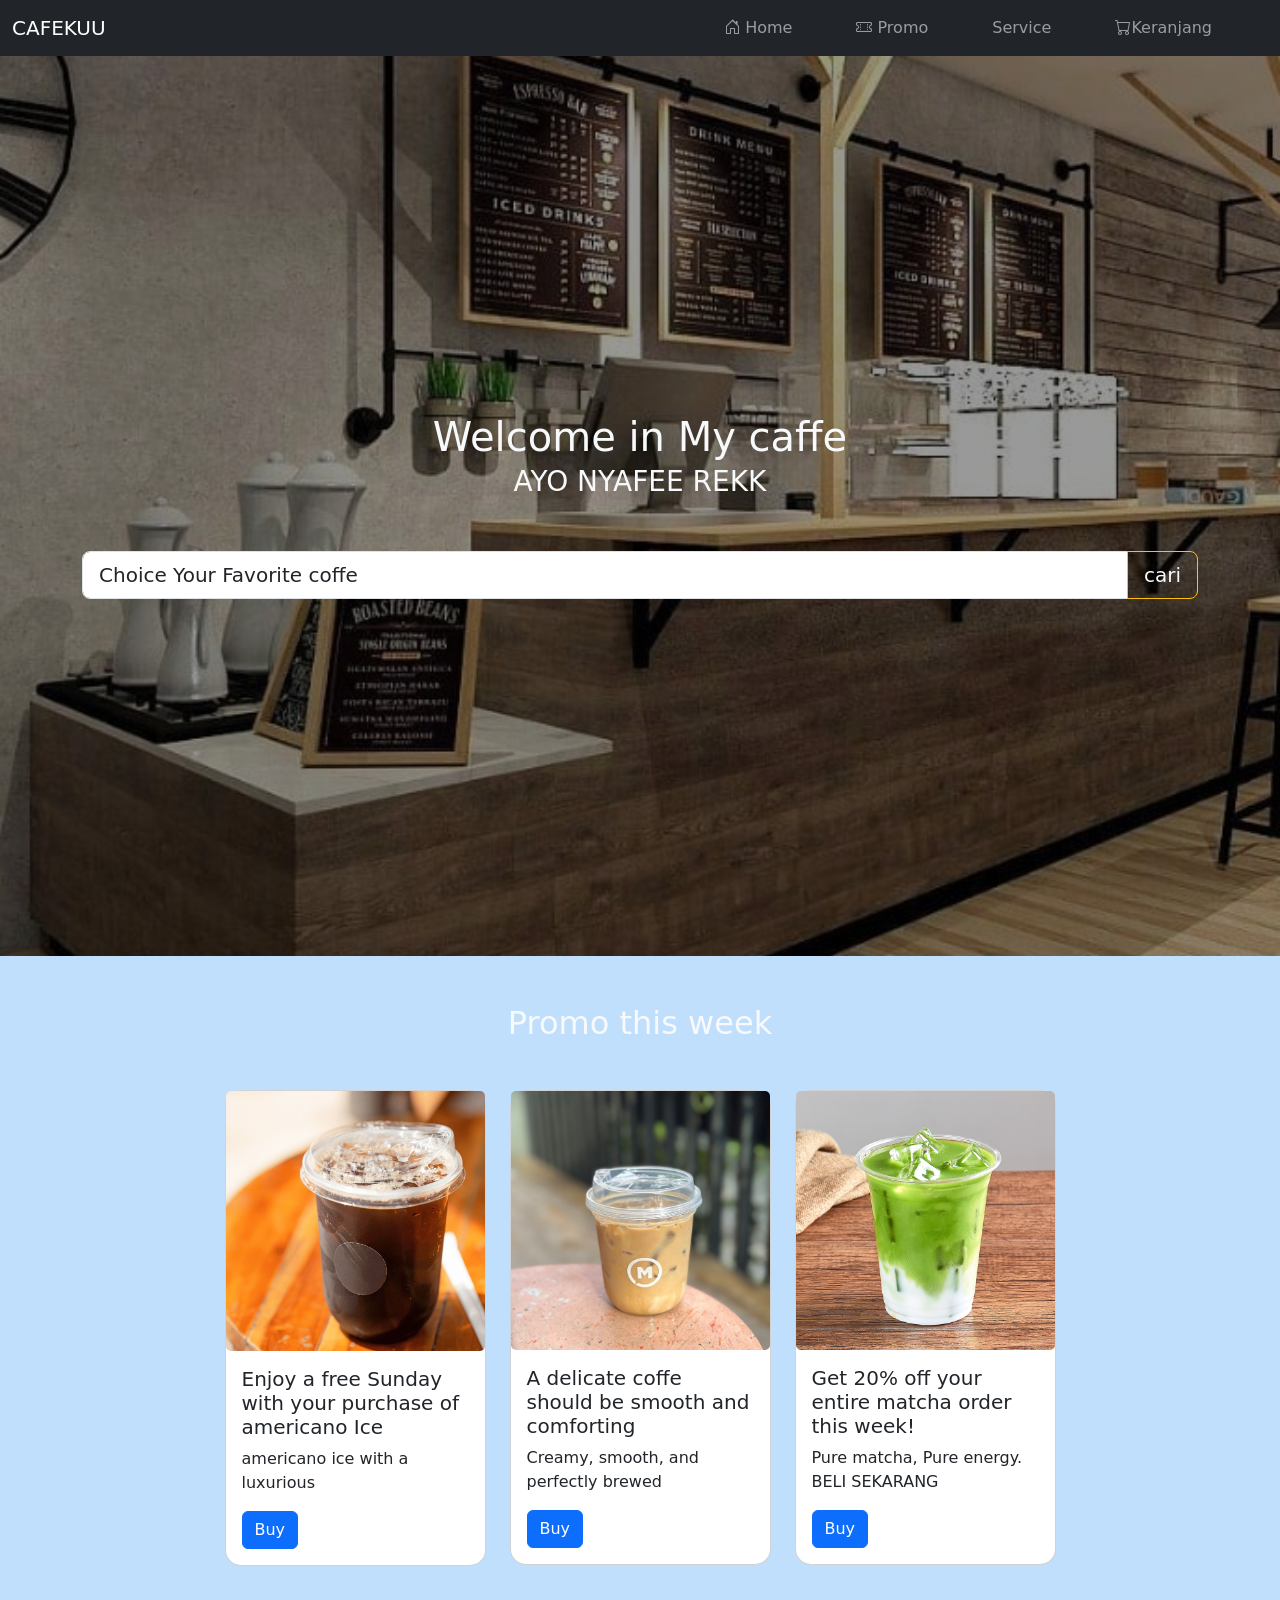
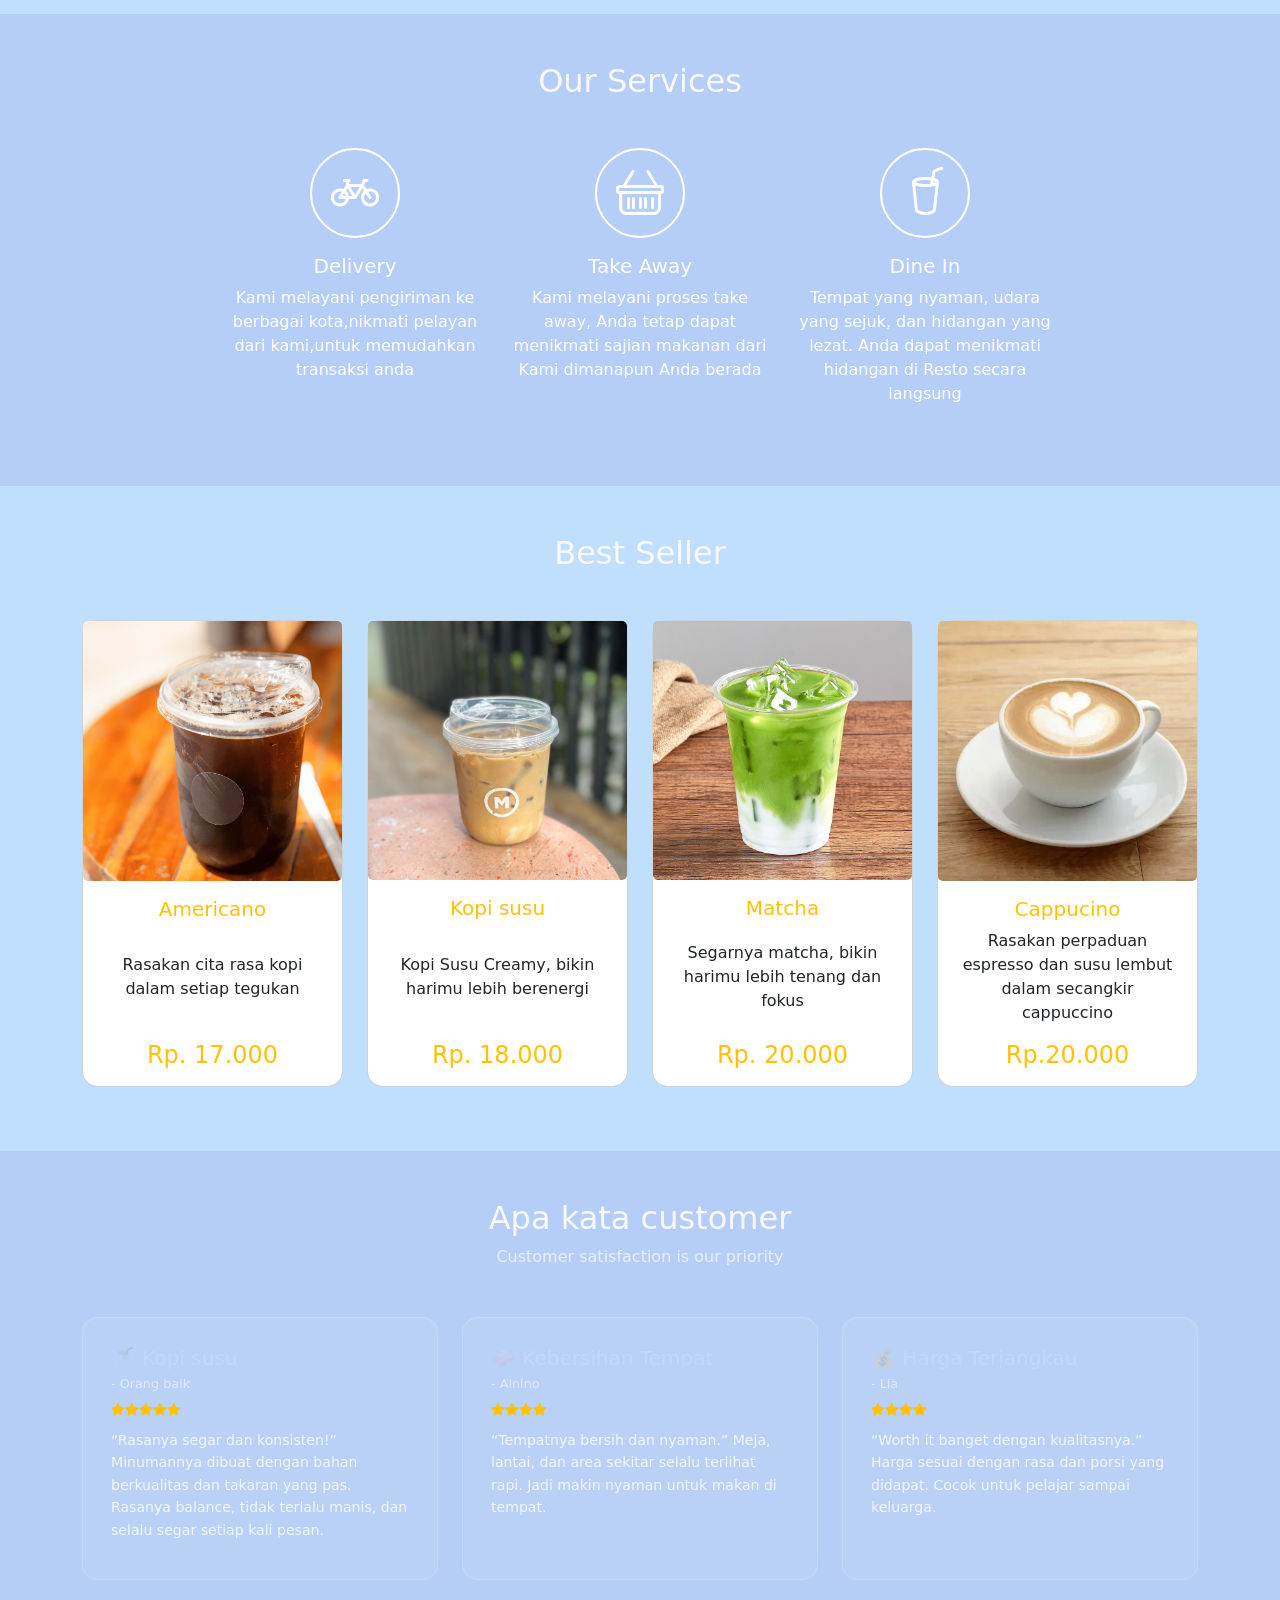
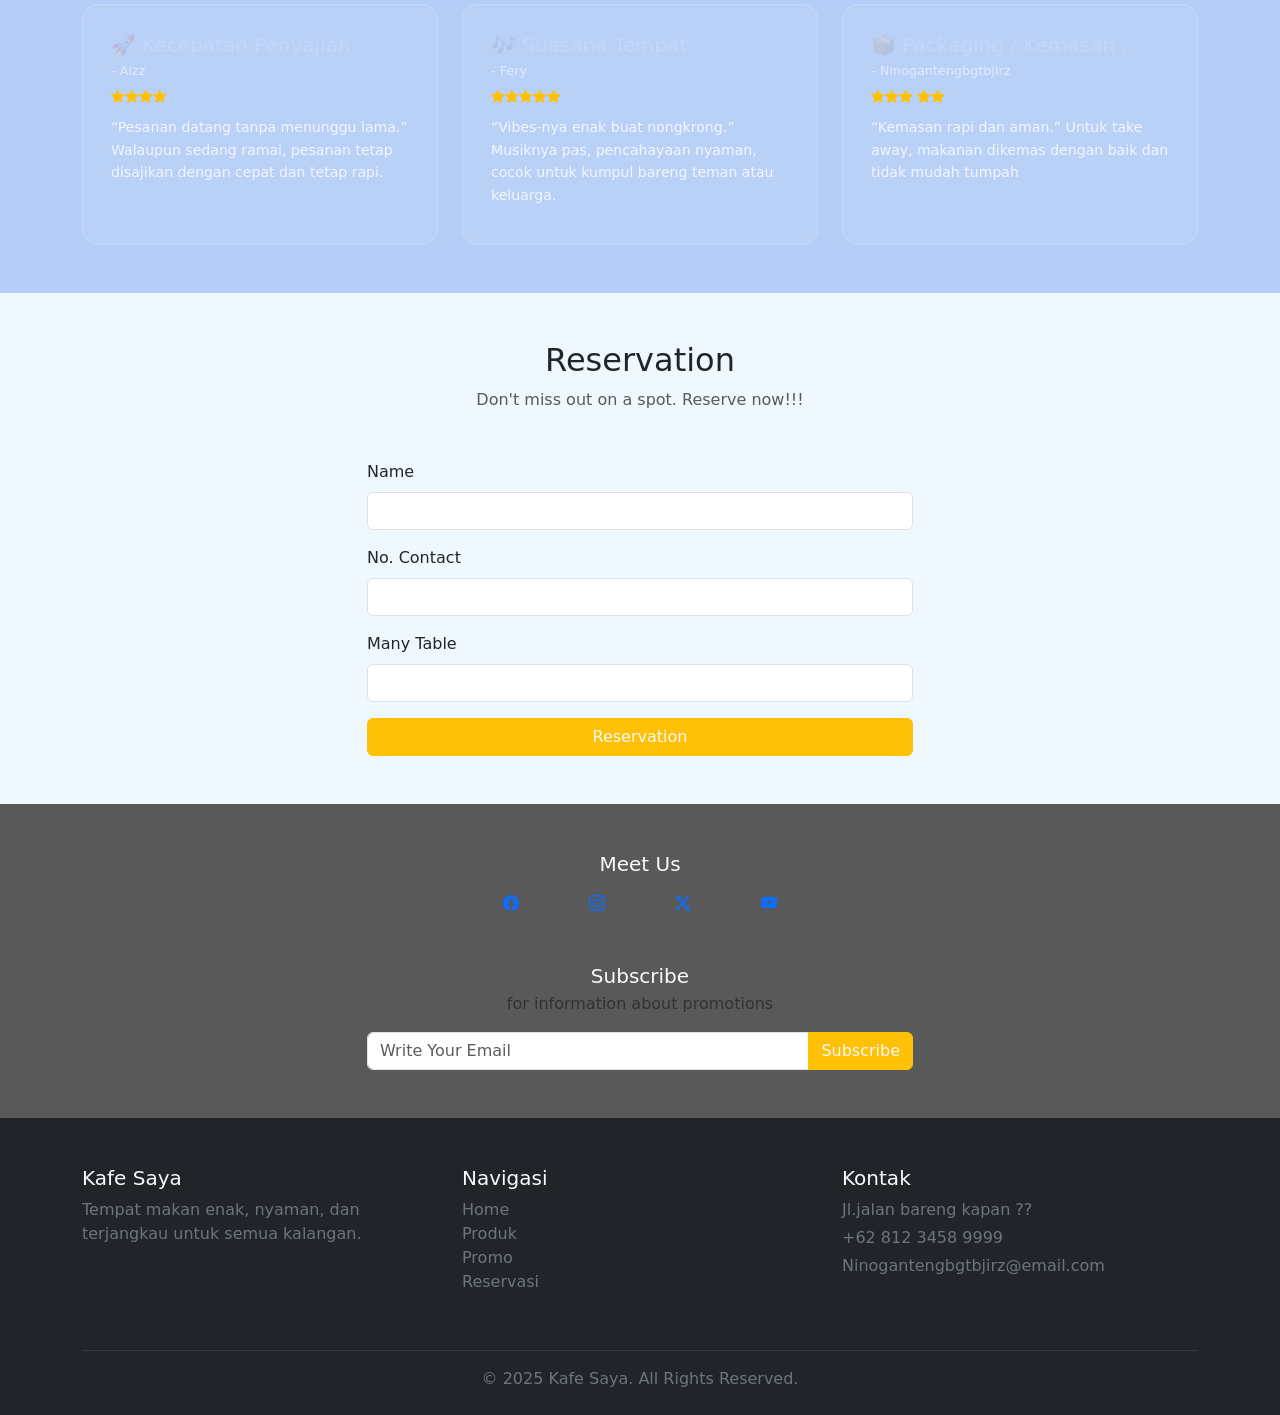
==== commit b9f745e4: "Add files via upload" ====
--- a/index.html
+++ b/index.html
@@ -81,7 +81,7 @@
           <div class="col-md-3">
             <div class="card hovered-promo">
               <img
-                src="assets/americano.png"/>
+                src="assets/americano.png" class="card-img"/>
               <div class="card-body">
                 <h5 class="card-title">
                   Enjoy a free Sunday with your purchase of americano Ice
@@ -97,7 +97,7 @@
           <div class="col-md-3">
             <div class="card hovered-promo">
               <img
-                src="assets/kopsu.jpg"/>
+                src="assets/kopsu.jpg" class="card-img"/>
               <div class="card-body">
                 <h5 class="card-title">
                   A delicate coffe should be smooth and comforting
@@ -504,7 +504,6 @@
     </div>
   </div>
 </footer>
-
         <!-- FOOTER TUTUP -->
     
         <script src="https://cdn.jsdelivr.net/npm/bootstrap@5.3.0/dist/js/bootstrap.bundle.min.js"></script>
--- a/assets/css/style.css
+++ b/assets/css/style.css
@@ -0,0 +1,160 @@
+/* BANNER */
+.banner {
+  height: 100vh;
+  background:
+    linear-gradient(rgba(0, 0, 0, 0.4), rgba(0, 0, 0, 0.4)),
+    url("../cafe.jpg");
+  background-size: cover;
+  background-position: center;
+}
+
+/* PROMO */
+.background-promo {
+  height: auto;
+  background-color: #c0dffc;
+}
+
+.hovered-promo {
+  transition: all 0.3s ease;
+  cursor: pointer;
+}
+
+.hovered-promo:hover {
+  transform: translateY(-10px) scale(1.02);
+  box-shadow: 0 10px 25px rgba(0, 0, 0, 0.2);
+}
+
+/* SERVICE */
+.background-service {
+  height: auto;
+  background-color: #b5cef7;
+}
+
+.hovered-logo {
+  width: 80px;
+  height: 80px;
+  border-radius: 50%;
+  transition: all 0.3s ease;
+}
+
+.hovered-logo i {
+  color: white;
+  transition: all 0.3s ease;
+}
+
+.hovered-card:hover .hovered-logo {
+  background-color: #764dff;
+  transform: scale(1.1);
+  box-shadow: 0 0 15px rgba(26, 188, 156, 0.6);
+}
+
+.hovered-card:hover .hovered-logo i {
+  color: #0b3c49;
+}
+
+.icon-service {
+  width: 90px;
+  height: 90px;
+  border: solid #fff 2px;
+  border-radius: 50%;
+  color: #fff;
+}
+
+/* PRODUK */
+.background-produk {
+  background-color: #c0dffc;
+}
+
+.card{
+   border-radius: 16px;
+}
+
+.background-produk .hovered-produk .card {
+  transition: all 0.3s ease;
+  cursor: pointer;
+  height: 100%;
+  display: flex;
+  flex-direction: column;
+}
+
+.background-produk .hovered-produk .card .card-body {
+  flex: 1 1 auto;
+  display: flex;
+  flex-direction: column;
+  justify-content: space-between;
+}
+
+.hovered-produk .card:hover {
+  transform: translateY(-10px) scale(1.02);
+  color: #fff;
+  background-color: #764dff;
+  box-shadow: 0 10px 25px rgba(0, 0, 0, 0.2);
+}
+
+/* REVIEW */
+.testimony {
+  background-color: #b5cef7 !important;
+}
+
+.testimony-card {
+  background: rgba(255, 255, 255, 0.07) !important;
+  border: 1px solid rgba(255, 255, 255, 0.15) !important;
+  border-radius: 16px;
+  padding: 28px;
+  transition: 0.3s;
+  height: 100%;
+  color: #fff;
+}
+
+.testimony-card .quote-icon {
+  font-size: 2rem;
+  color: rgba(255, 255, 255, 0.13);
+  line-height: 1;
+  margin-bottom: 10px;
+}
+
+.testimony-card .author {
+  font-size: 0.8rem;
+  color: rgba(255, 255, 255, 0.55);
+  margin-bottom: 12px;
+}
+
+.testimony-card p {
+  font-size: 0.88rem;
+  color: rgba(255, 255, 255, 0.8);
+  line-height: 1.6;
+  margin-bottom: 0;
+}
+
+.testimony-card .stars {
+  color: #ffc107;
+  font-size: 0.85rem;
+  margin-bottom: 12px;
+}
+
+.testimony-card:hover {
+  transform: translateY(-6px);
+  background: #fff !important;
+  border-color: rgba(0, 0, 0, 0.1);
+  color: #000;
+}
+
+.testimony-card:hover .quote-icon,
+.testimony-card:hover .author,
+.testimony-card:hover p {
+  color: #000;
+}
+
+.testimony-card:hover .stars {
+  color: #ffc107;
+}
+
+/* RESERVATION */
+.background-reservation {
+  background-color: aliceblue;
+}
+
+/* SUBSCRIBE */
+.footer {
+  background-color: #595959;
+}
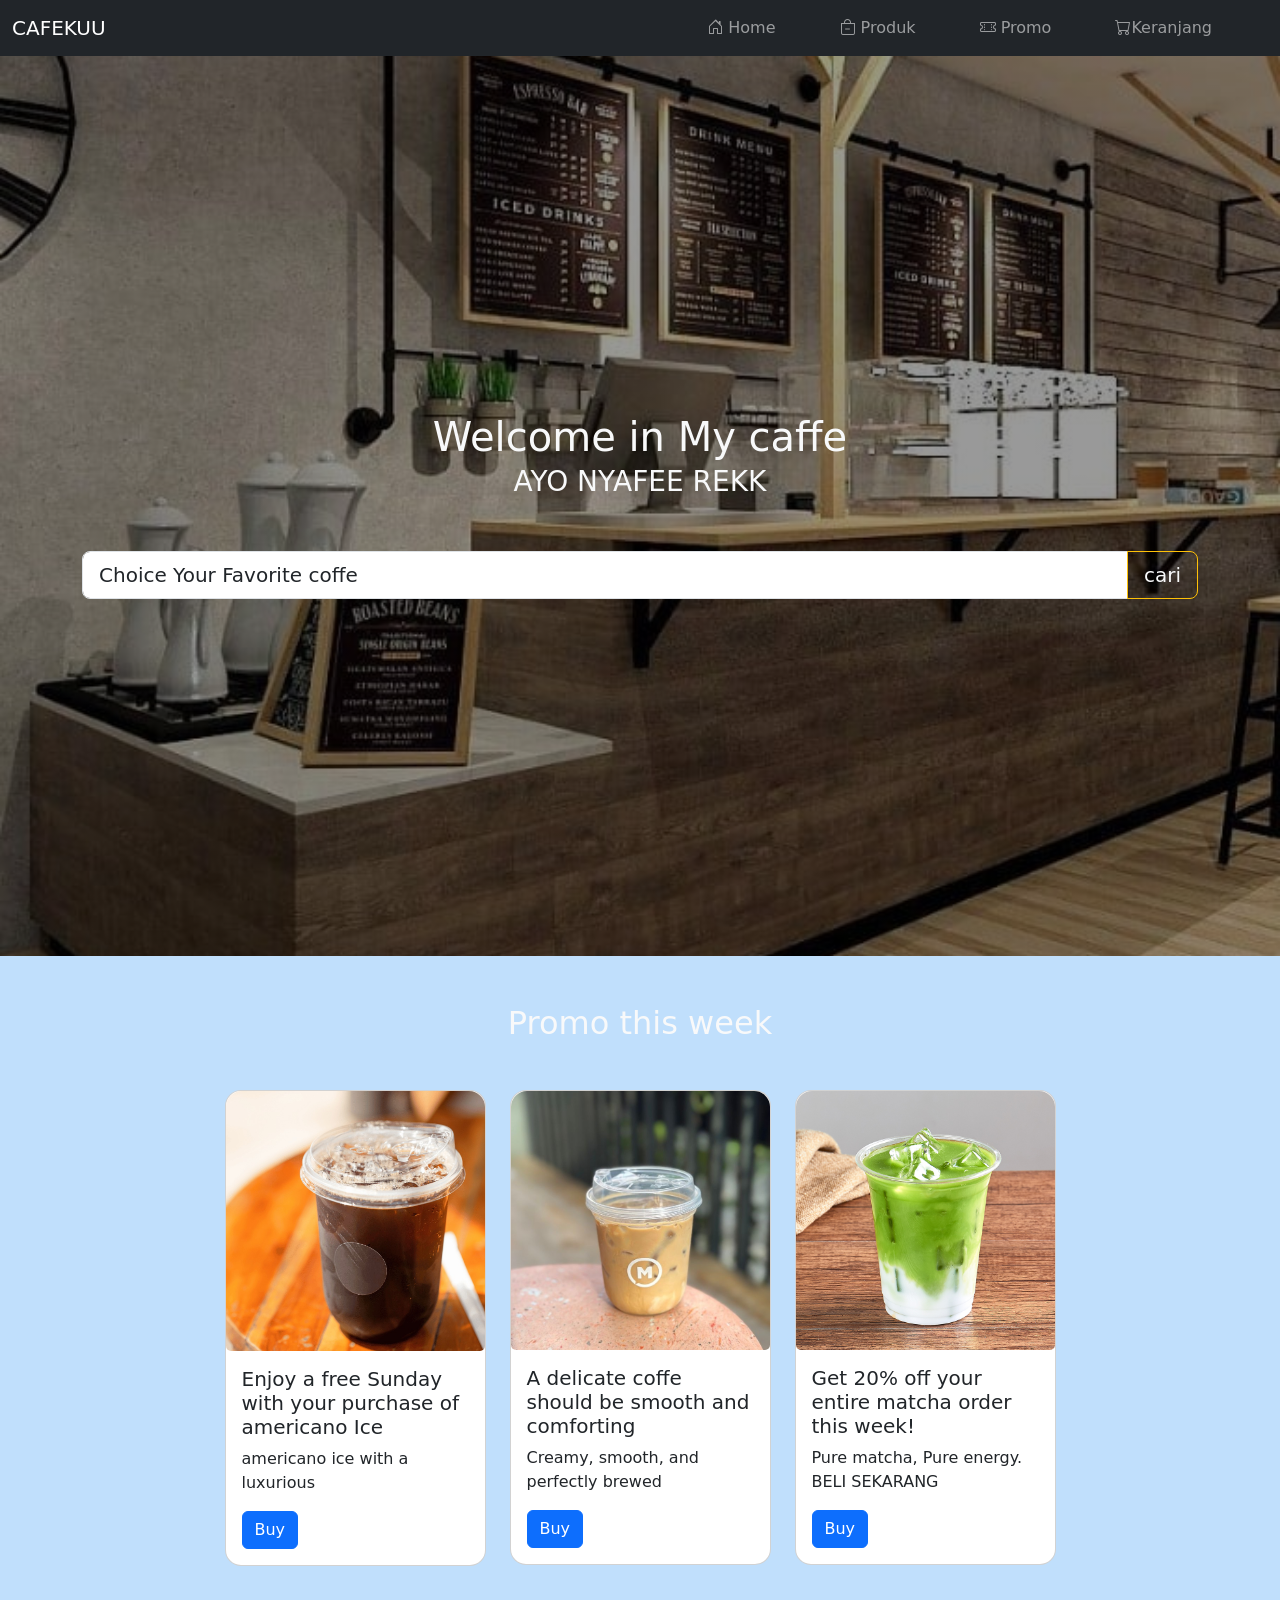
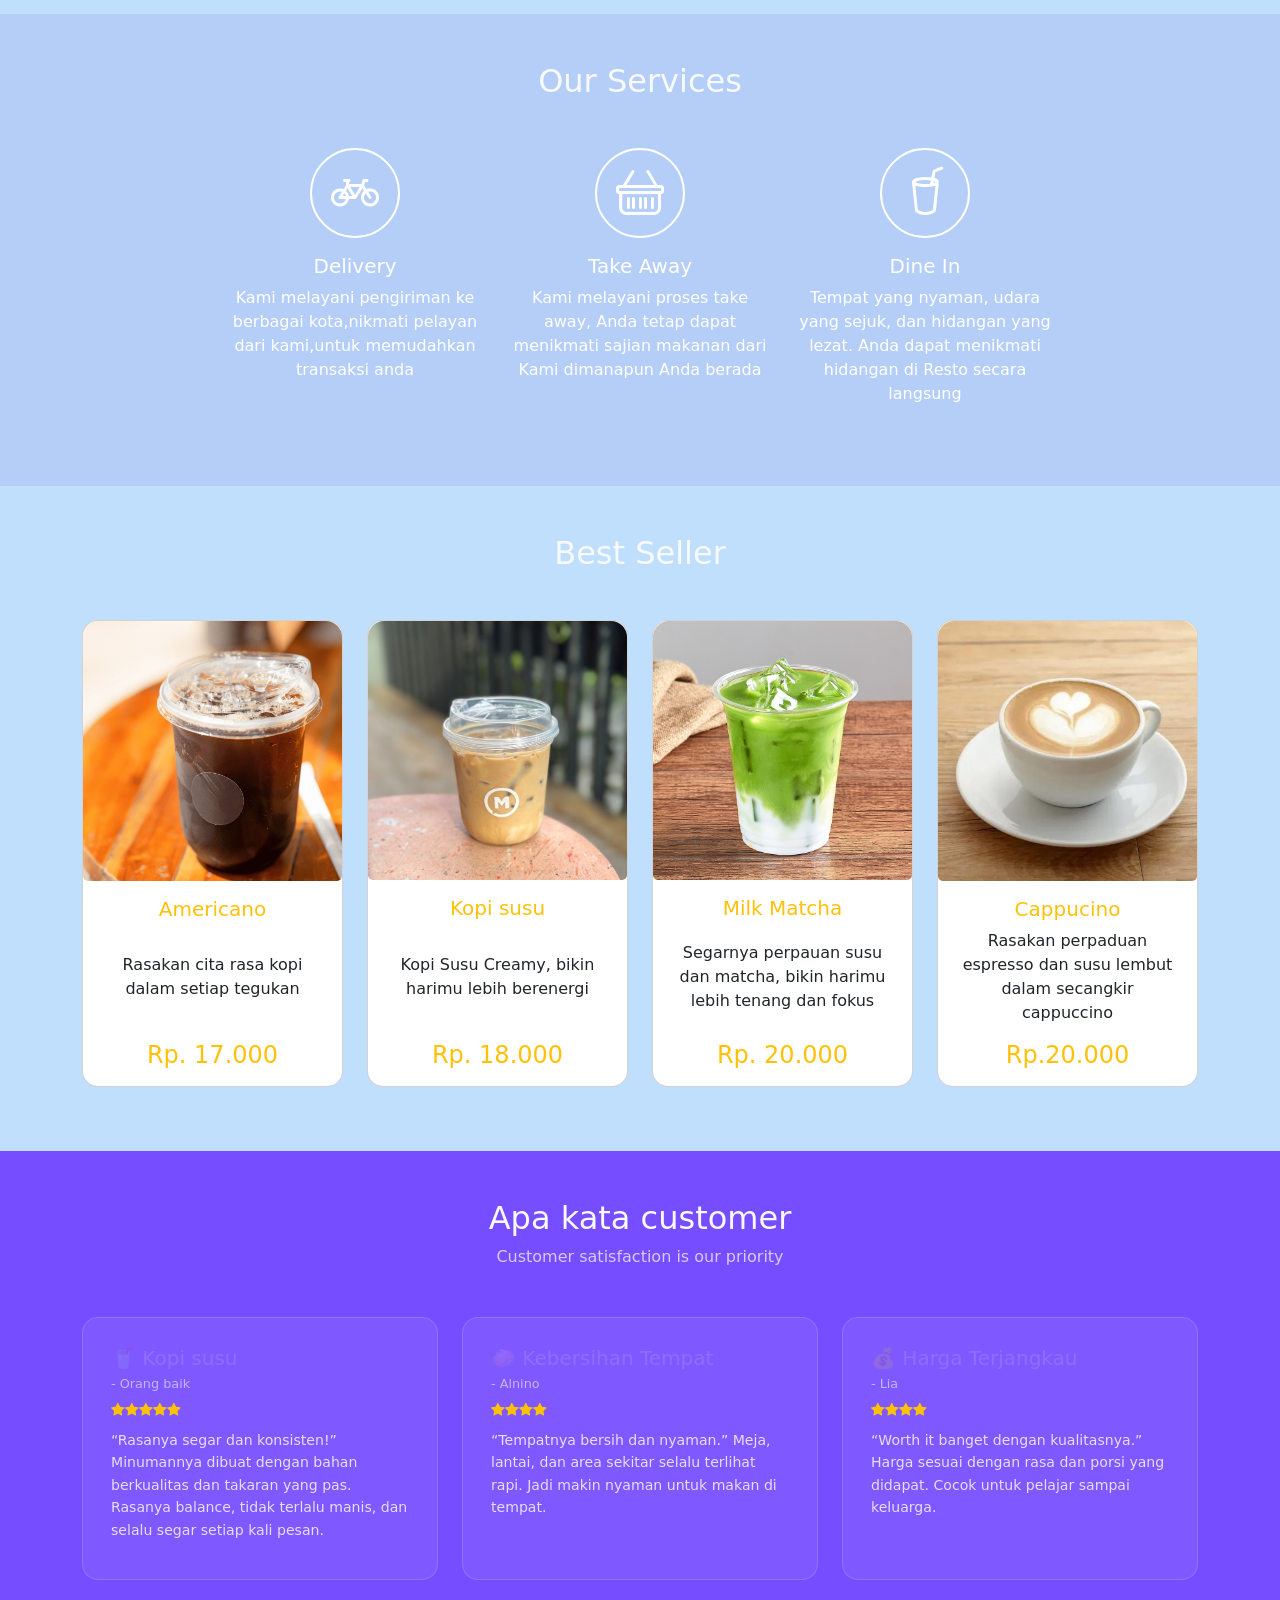
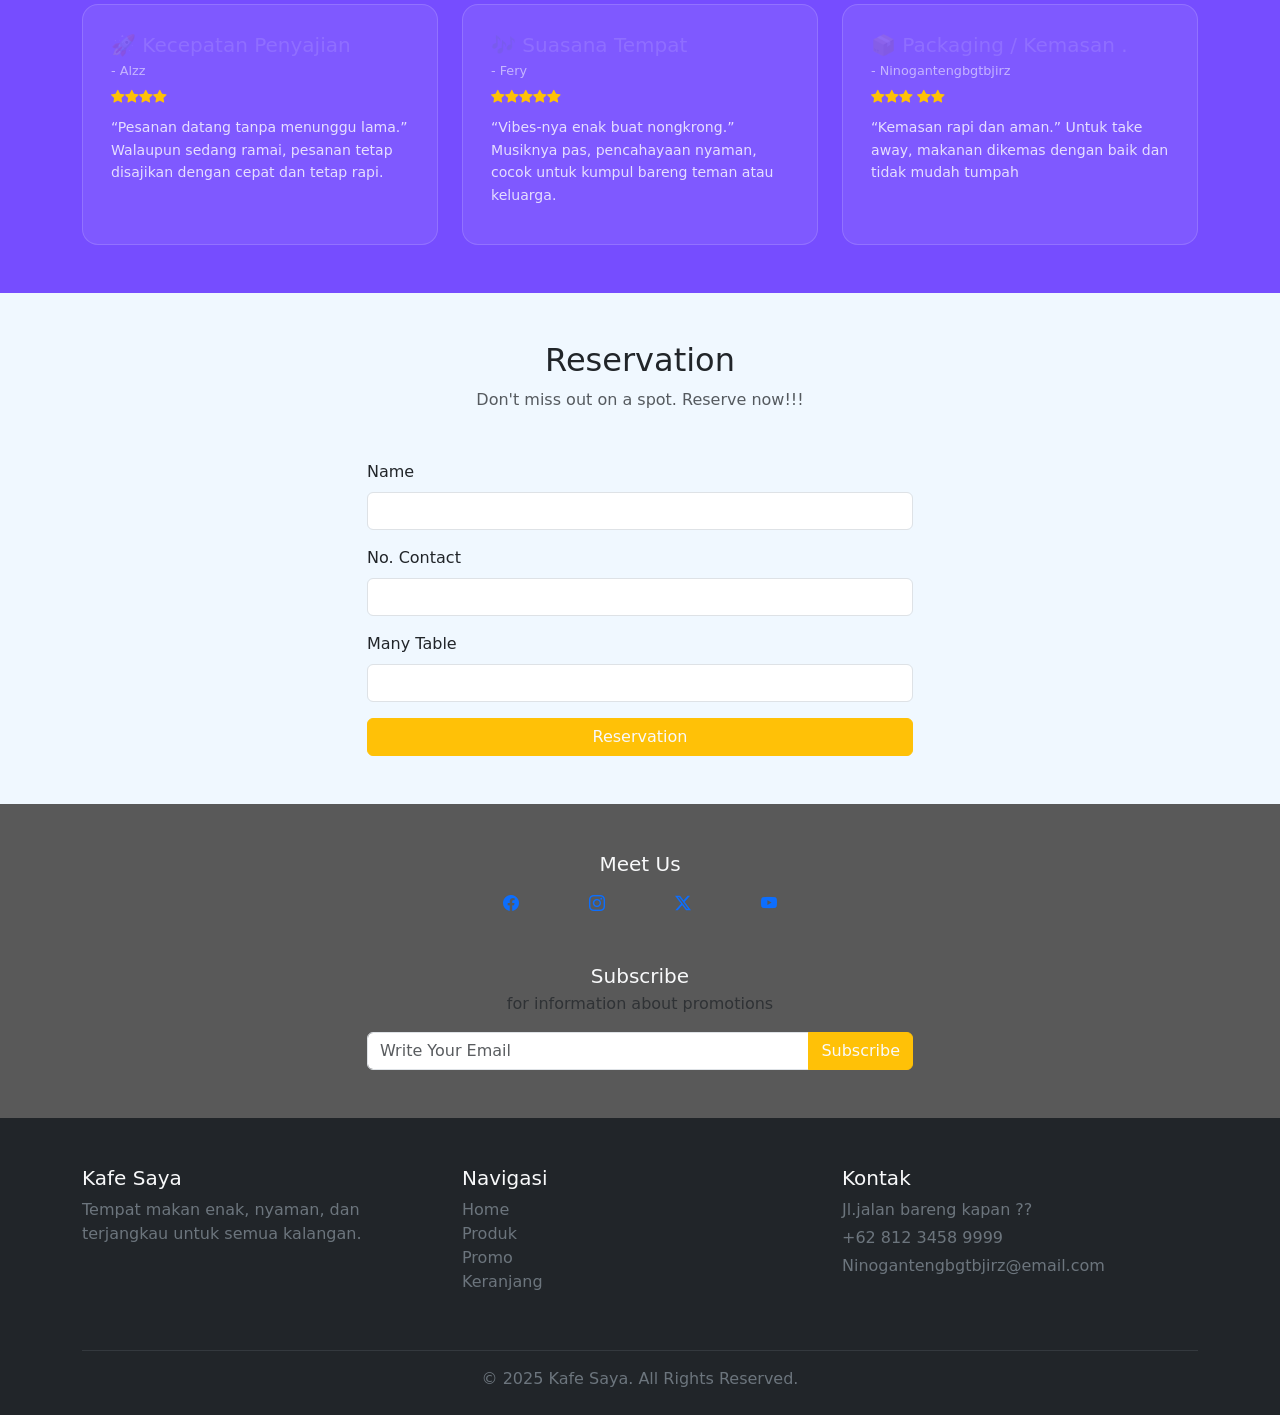
==== commit 97064b89: "Add files via upload" ====
--- a/index.html
+++ b/index.html
@@ -24,13 +24,13 @@
               >
             </li>
             <li class="nav-item me-5">
-              <a href="#promo" class="nav-link"
-                ><i class="bi bi-ticket-perforated"></i> Promo</a
+              <a href="produk.html" class="nav-link"
+                ><i class="bi bi-bag-dash"></i> Produk</a
               >
             </li>
             <li class="nav-item me-5">
               <a href="#service" class="nav-link"
-                ><i class="bi bi-fork-knife"></i> Service</a
+                ><i class="bi bi-ticket-perforated"></i> Promo</a
               >
             </li>
         <li class="nav-item me-5">
@@ -223,9 +223,9 @@
             <div class="card">
               <img src="assets/matcha.jpg" class="card-img" alt="matcha" />
               <div class="card-body text-center">
-                <h5 class="card-title text-warning">Matcha</h5>
-                <p class="card-text">
-                  Segarnya matcha, bikin harimu lebih tenang dan fokus
+                <h5 class="card-title text-warning">Milk Matcha</h5>
+                <p class="card-text">
+                  Segarnya perpauan susu dan matcha, bikin harimu lebih tenang dan fokus
                 </p>
                 <h4 class="card-text text-warning">Rp. 20.000</h4>
               </div>
@@ -481,9 +481,9 @@
         <h5>Navigasi</h5>
         <ul class="list-unstyled">
           <li><a href="#" class="text-decoration-none text-secondary">Home</a></li>
-          <li><a href="#" class="text-decoration-none text-secondary">Produk</a></li>
+          <li><a href="produk.html" class="text-decoration-none text-secondary">Produk</a></li>
           <li><a href="#" class="text-decoration-none text-secondary">Promo</a></li>
-          <li><a href="#" class="text-decoration-none text-secondary">Reservasi</a></li>
+          <li><a href="#" class="text-decoration-none text-secondary">Keranjang</a></li>
         </ul>
       </div>
 
--- a/assets/css/style.css
+++ b/assets/css/style.css
@@ -14,14 +14,16 @@
   background-color: #c0dffc;
 }
 
-.hovered-promo {
-  transition: all 0.3s ease;
-  cursor: pointer;
+.card-img {
+  border-top-left-radius: 16px;
+  border-top-right-radius: 16px;
 }
 
 .hovered-promo:hover {
   transform: translateY(-10px) scale(1.02);
-  box-shadow: 0 10px 25px rgba(0, 0, 0, 0.2);
+  background-color:  #764dff;
+  color: white;
+  transition: 0.7s ease;
 }
 
 /* SERVICE */
@@ -34,12 +36,12 @@
   width: 80px;
   height: 80px;
   border-radius: 50%;
-  transition: all 0.3s ease;
+  transition: all 0.7s ease;
 }
 
 .hovered-logo i {
   color: white;
-  transition: all 0.3s ease;
+  transition: all 0.7s ease;
 }
 
 .hovered-card:hover .hovered-logo {
@@ -69,8 +71,13 @@
    border-radius: 16px;
 }
 
+.card-img {
+  border-top-left-radius: 16px;
+  border-top-right-radius: 16px;
+}
+
 .background-produk .hovered-produk .card {
-  transition: all 0.3s ease;
+  transition: all 0.7s ease;
   cursor: pointer;
   height: 100%;
   display: flex;
@@ -93,7 +100,7 @@
 
 /* REVIEW */
 .testimony {
-  background-color: #b5cef7 !important;
+  background-color: #764dff !important;
 }
 
 .testimony-card {
@@ -101,7 +108,7 @@
   border: 1px solid rgba(255, 255, 255, 0.15) !important;
   border-radius: 16px;
   padding: 28px;
-  transition: 0.3s;
+  transition: 0.7s;
   height: 100%;
   color: #fff;
 }
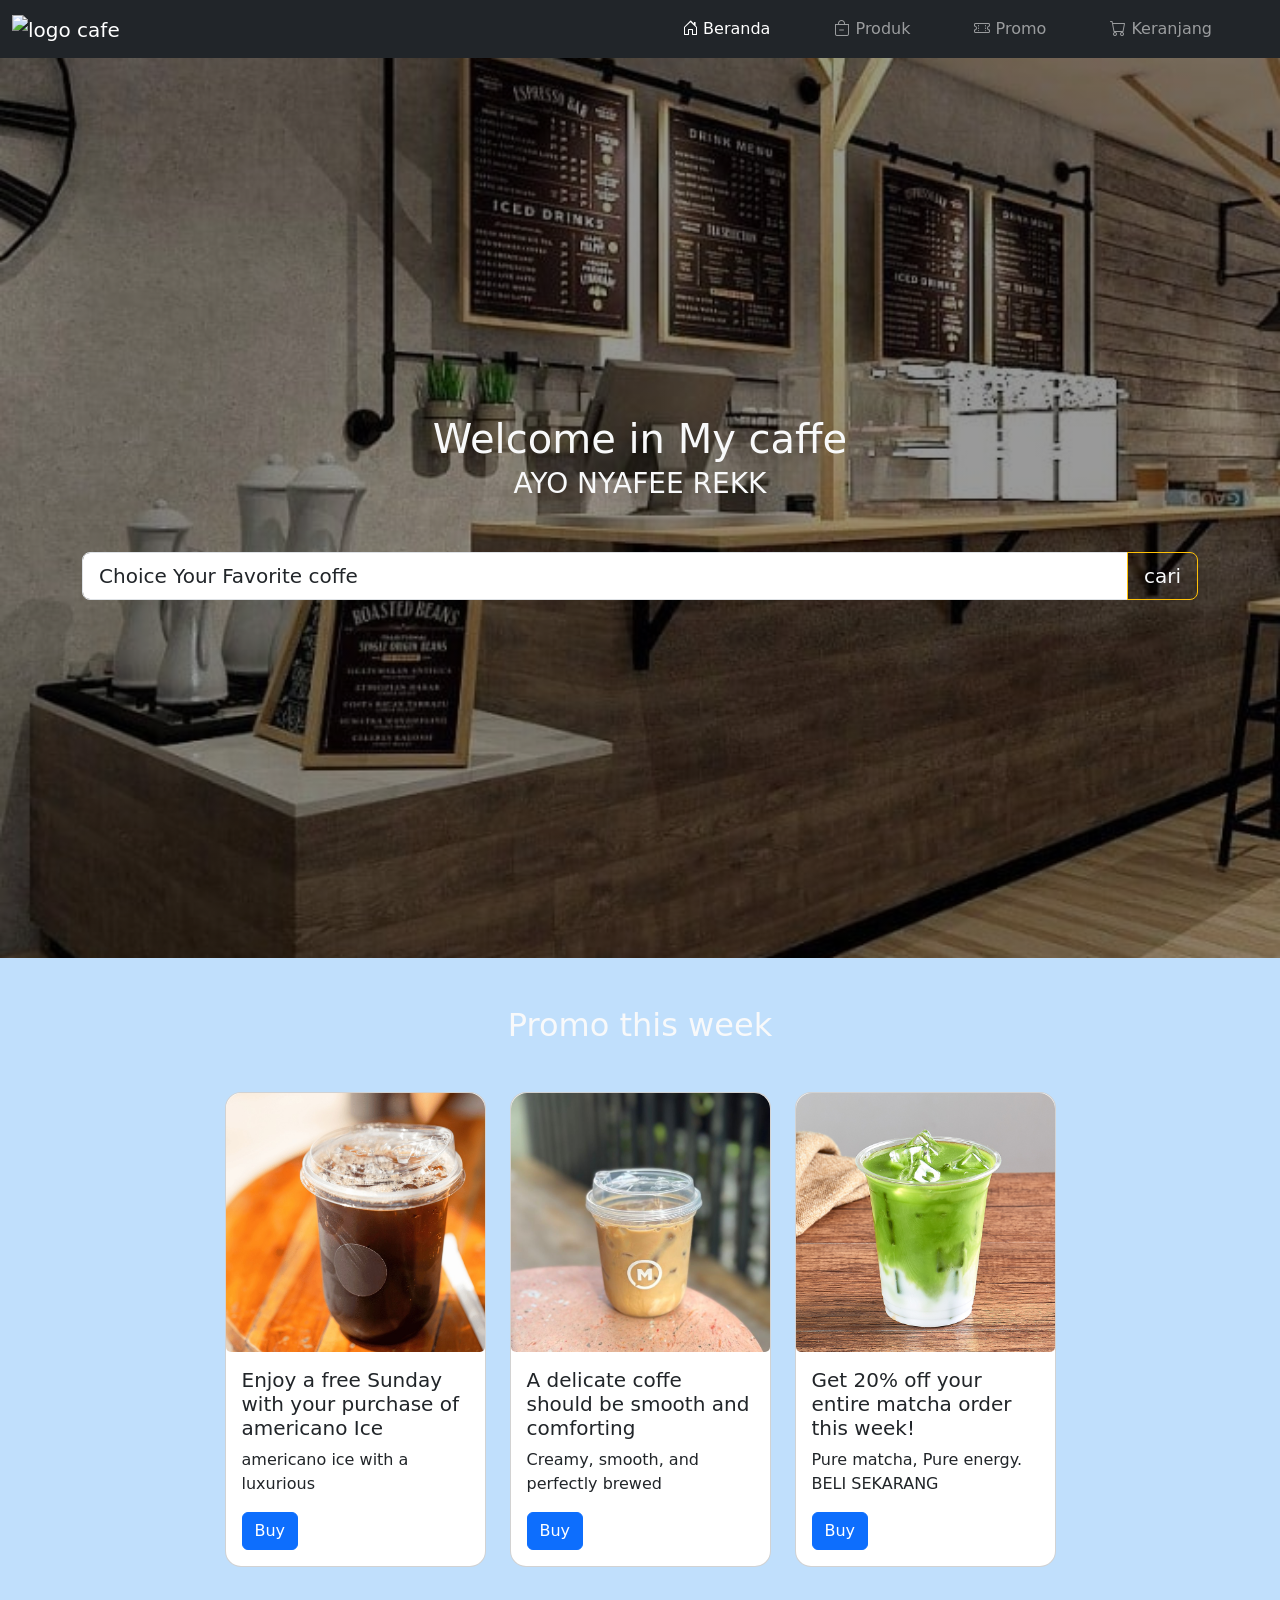
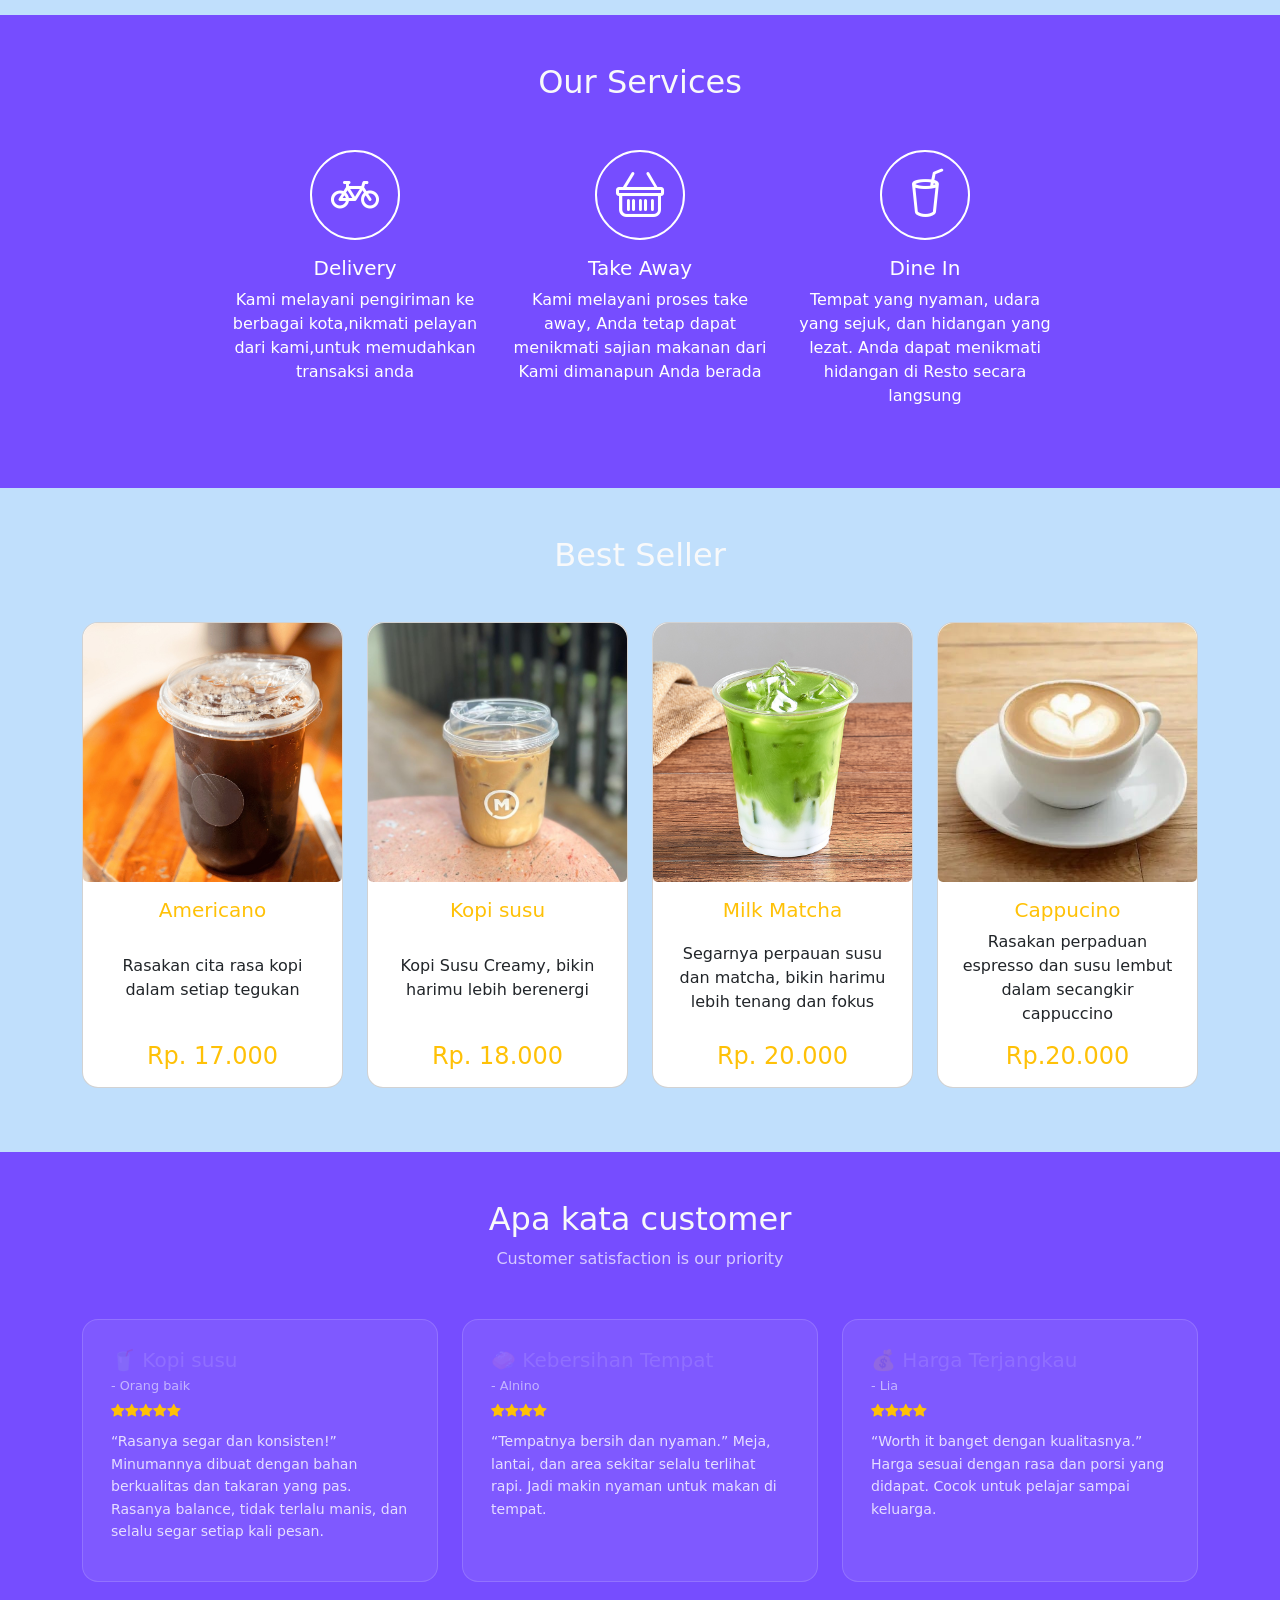
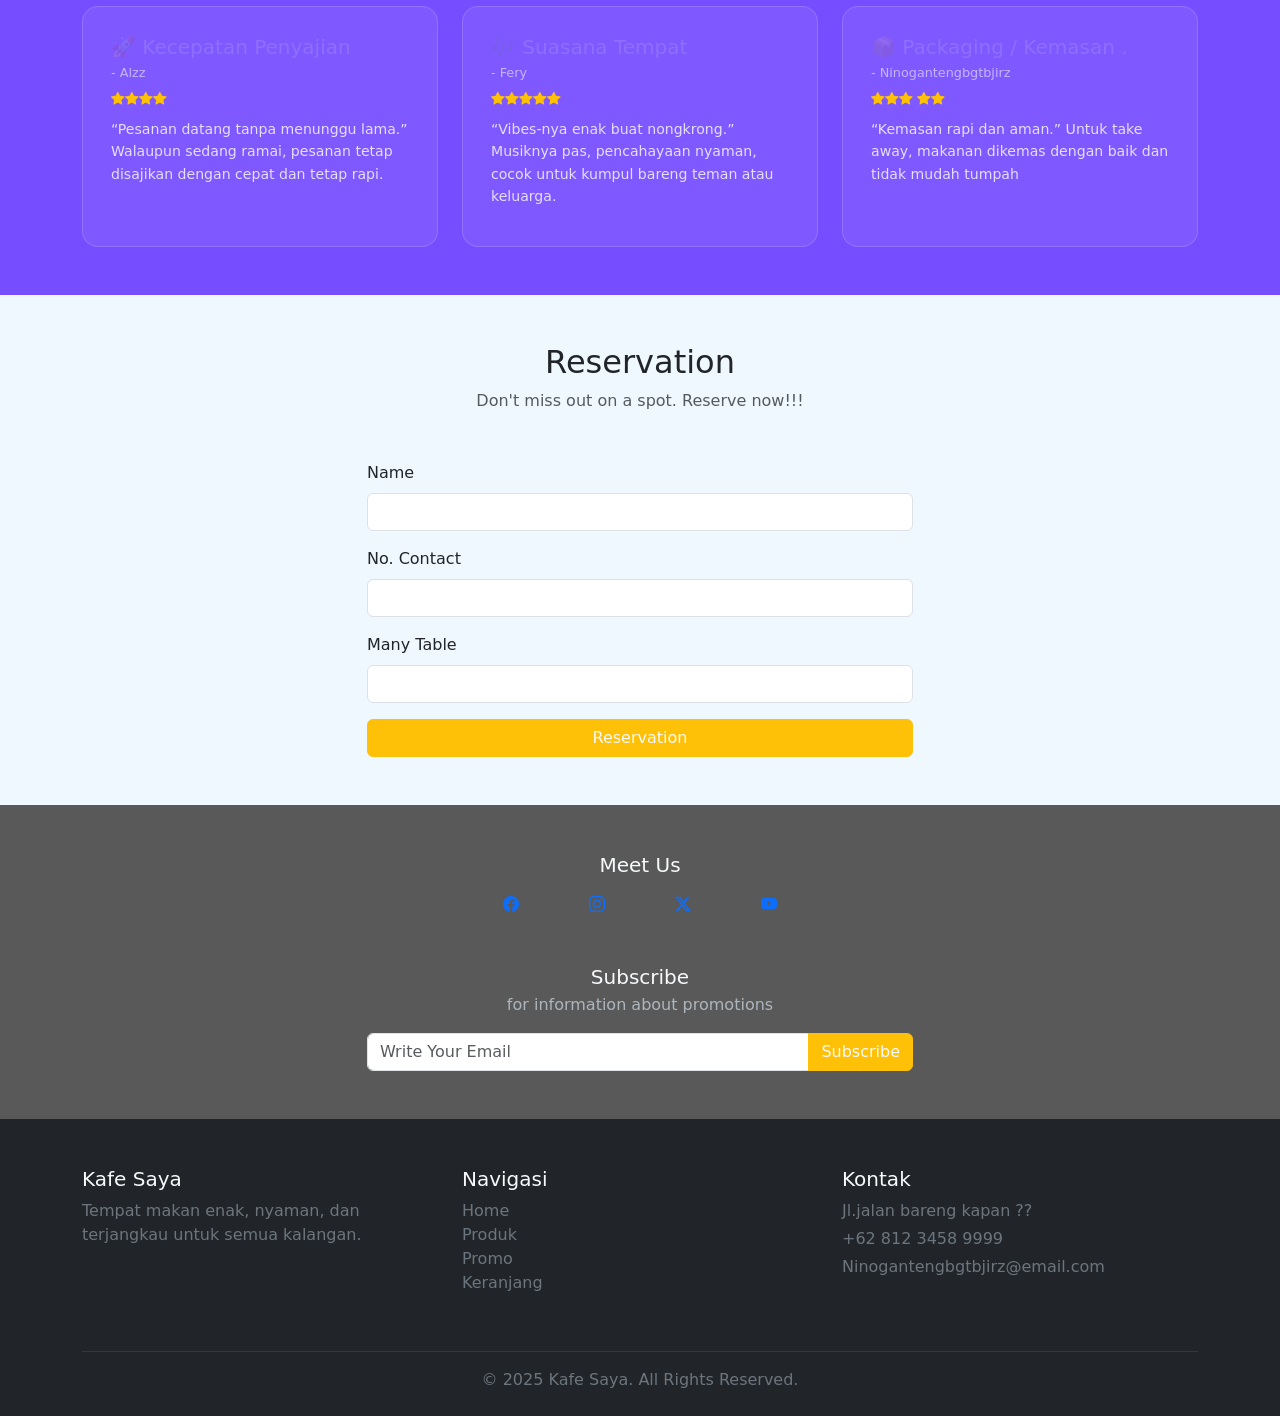
==== commit 95b4efba: "Add files via upload" ====
--- a/index.html
+++ b/index.html
@@ -11,16 +11,27 @@
 <body>
     <!-- NAVIGATION BAR -->
     <nav class="navbar navbar-expand-lg navbar-dark bg-dark">
-  <div class="container-fluid">
-    <button class="navbar-toggler" type="button" data-bs-toggle="collapse" data-bs-target="#navbarNav" aria-controls="navbarNav" aria-expanded="false" aria-label="Toggle navigation">
-      <span class="navbar-toggler-icon"></span>
-    </button>
-    <div class="collapse navbar-collapse" id="navbarNav">
-        <a class="navbar-brand me-auto" href="#">CAFEKUU</a>
-      <ul class="navbar-nav">
-        <li class="nav-item me-5">
-              <a href="#home" class="nav-link"
-                ><i class="bi bi-house-door"></i> Home</a
+      <div class="container-fluid">
+        <button
+          class="navbar-toggler"
+          type="button"
+          data-bs-toggle="collapse"
+          data-bs-target="#navbarNav"
+          aria-controls="navbarNav"
+          aria-expanded="false"
+          aria-label="Toggle navigation"
+        >
+          <span class="navbar-toggler-icon"></span>
+        </button>
+        <div class="collapse navbar-collapse" id="navbarNav">
+          <a class="navbar-brand" href="#">
+            <img src="assets/logo cafe.png" alt="logo cafe" height="70" />
+          </a>
+
+          <ul class="navbar-nav ms-auto">
+            <li class="nav-item me-5">
+              <a href="#" class="nav-link active"
+                ><i class="bi bi-house-door"></i> Beranda</a
               >
             </li>
             <li class="nav-item me-5">
@@ -29,17 +40,17 @@
               >
             </li>
             <li class="nav-item me-5">
-              <a href="#service" class="nav-link"
+              <a href="#" class="nav-link"
                 ><i class="bi bi-ticket-perforated"></i> Promo</a
               >
             </li>
-        <li class="nav-item me-5">
-          <a class="nav-link" tabindex="-1" aria-disabled="true"><i class="bi bi-cart"></i>Keranjang</a>
-        </li>
-      </ul>
-    </div>
-  </div>
-</nav>
+            <li class="nav-item me-5">
+              <a href="#" class="nav-link"><i class="bi bi-cart"></i> Keranjang</a>
+            </li>
+          </ul>
+        </div>
+      </div>
+    </nav>
     <!-- NAVIGATION TUTUP -->
 
     <!-- SECTION BANNER -->
--- a/assets/css/style.css
+++ b/assets/css/style.css
@@ -29,7 +29,7 @@
 /* SERVICE */
 .background-service {
   height: auto;
-  background-color: #b5cef7;
+  background-color: #764dff;
 }
 
 .hovered-logo {
@@ -45,7 +45,7 @@
 }
 
 .hovered-card:hover .hovered-logo {
-  background-color: #764dff;
+  background-color: #c0dffc;
   transform: scale(1.1);
   box-shadow: 0 0 15px rgba(26, 188, 156, 0.6);
 }
@@ -164,4 +164,50 @@
 /* SUBSCRIBE */
 .footer {
   background-color: #595959;
+}
+
+/* FOOTER */
+.footer .text-muted {
+  color: #adb5bd !important;
+}
+
+footer.bg-dark .text-muted {
+  color: #adb5bd !important;
+}
+
+
+/* PAGE PRODUK */
+
+/* BANNER */
+
+.produk-banner {
+  height: 100vh;
+  background:
+    linear-gradient(rgba(0, 0, 0, 0.4), rgba(0, 0, 0, 0.4)),
+    url("../cafe.jpg");
+  background-size: cover;
+  background-position: center;
+}
+
+/* KATEGORI PRODUK */
+.tab-content .card {
+  height: 100%;
+  display: flex;
+  flex-direction: column;
+}
+
+.tab-content .card img {
+  height: 250px;
+  object-fit: cover;
+  width: 100%;
+}
+
+.tab-content .card-body {
+  flex: 1;
+  display: flex;
+  flex-direction: column;
+}
+
+.tab-content .card-text {
+  flex: 1;
 }
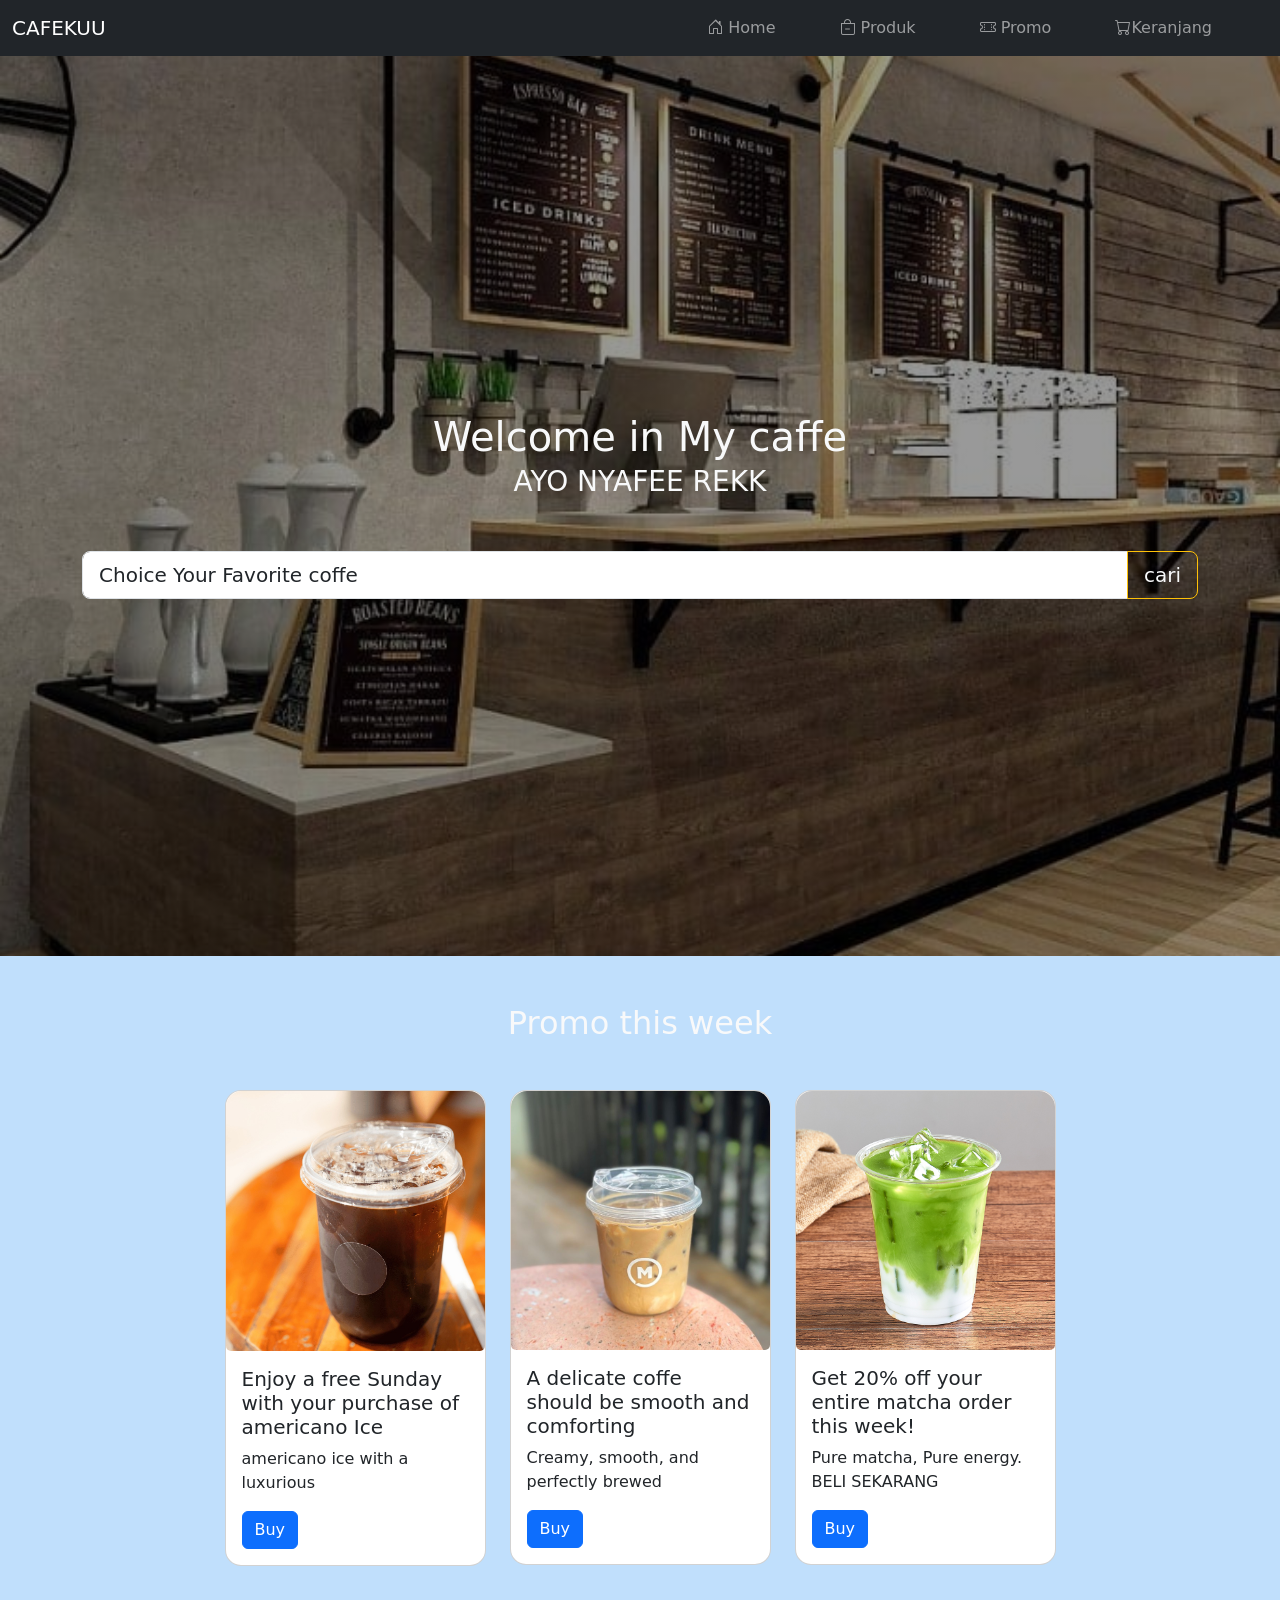
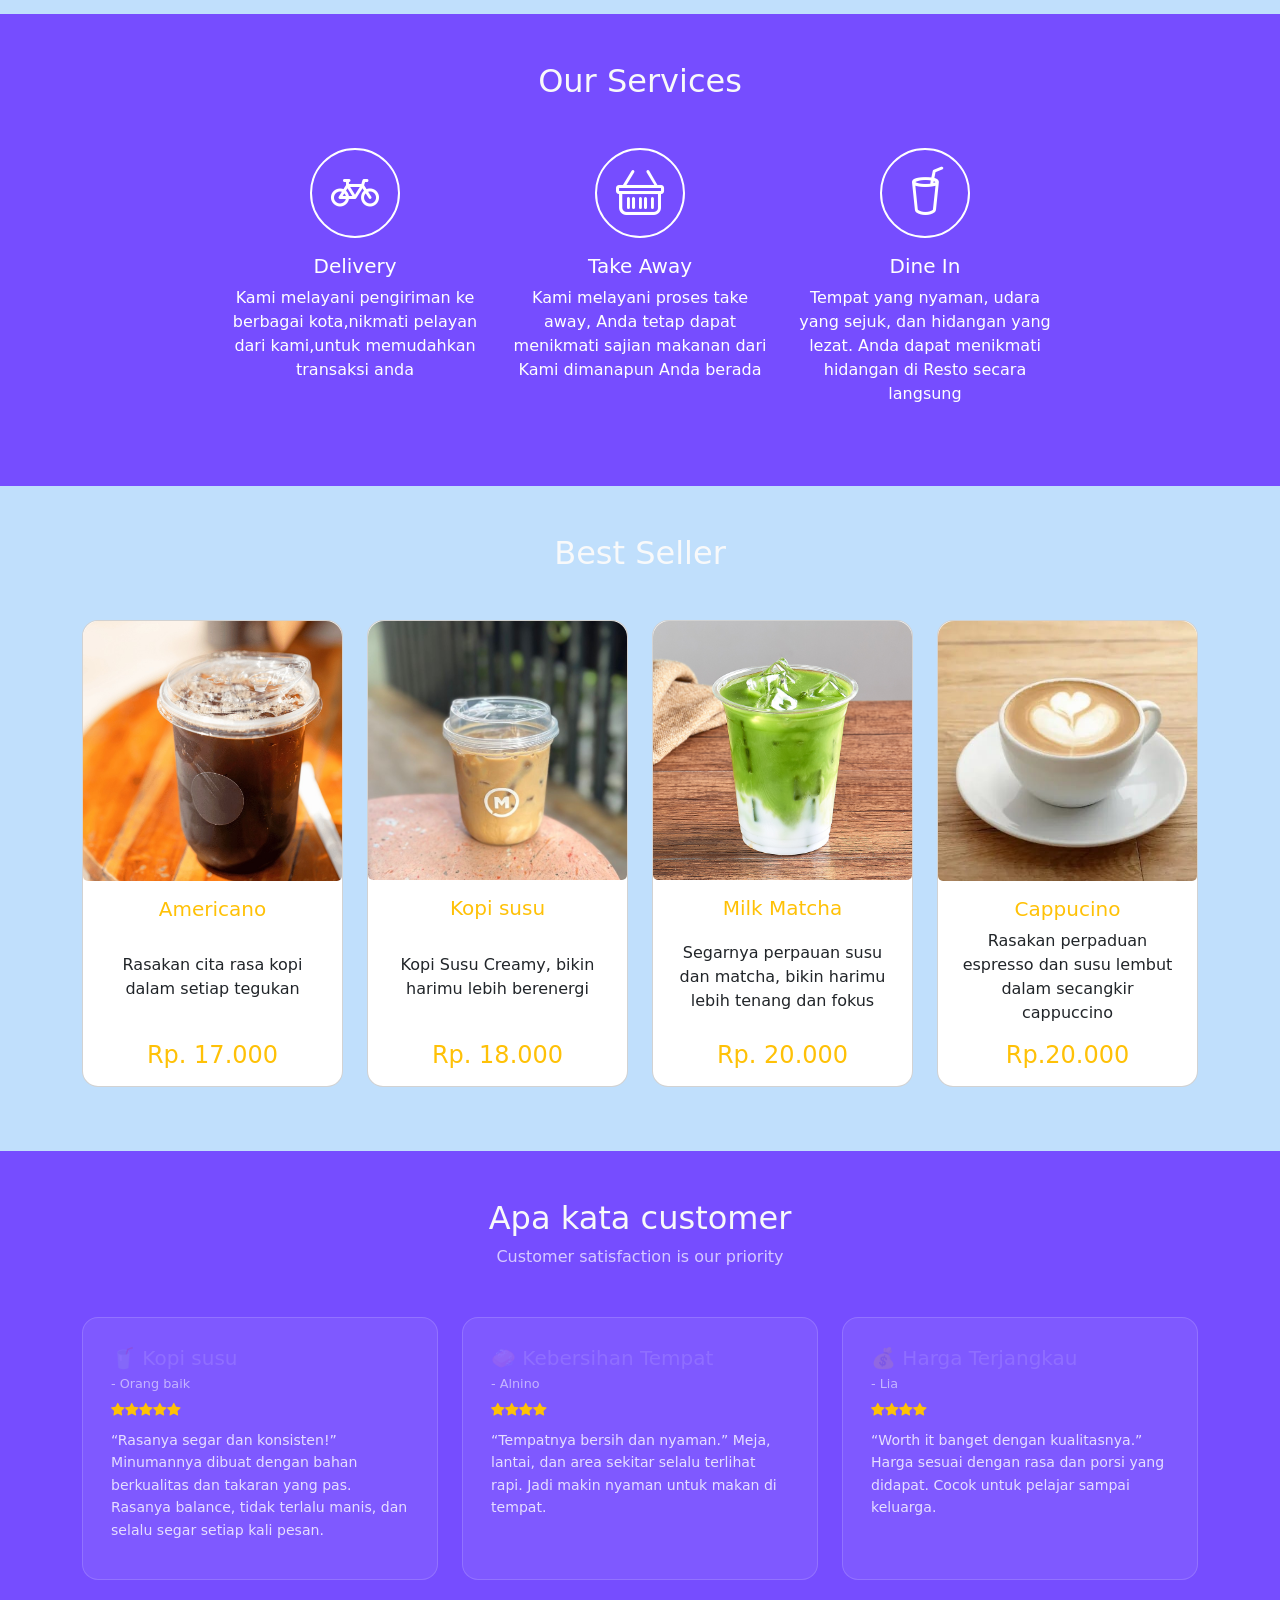
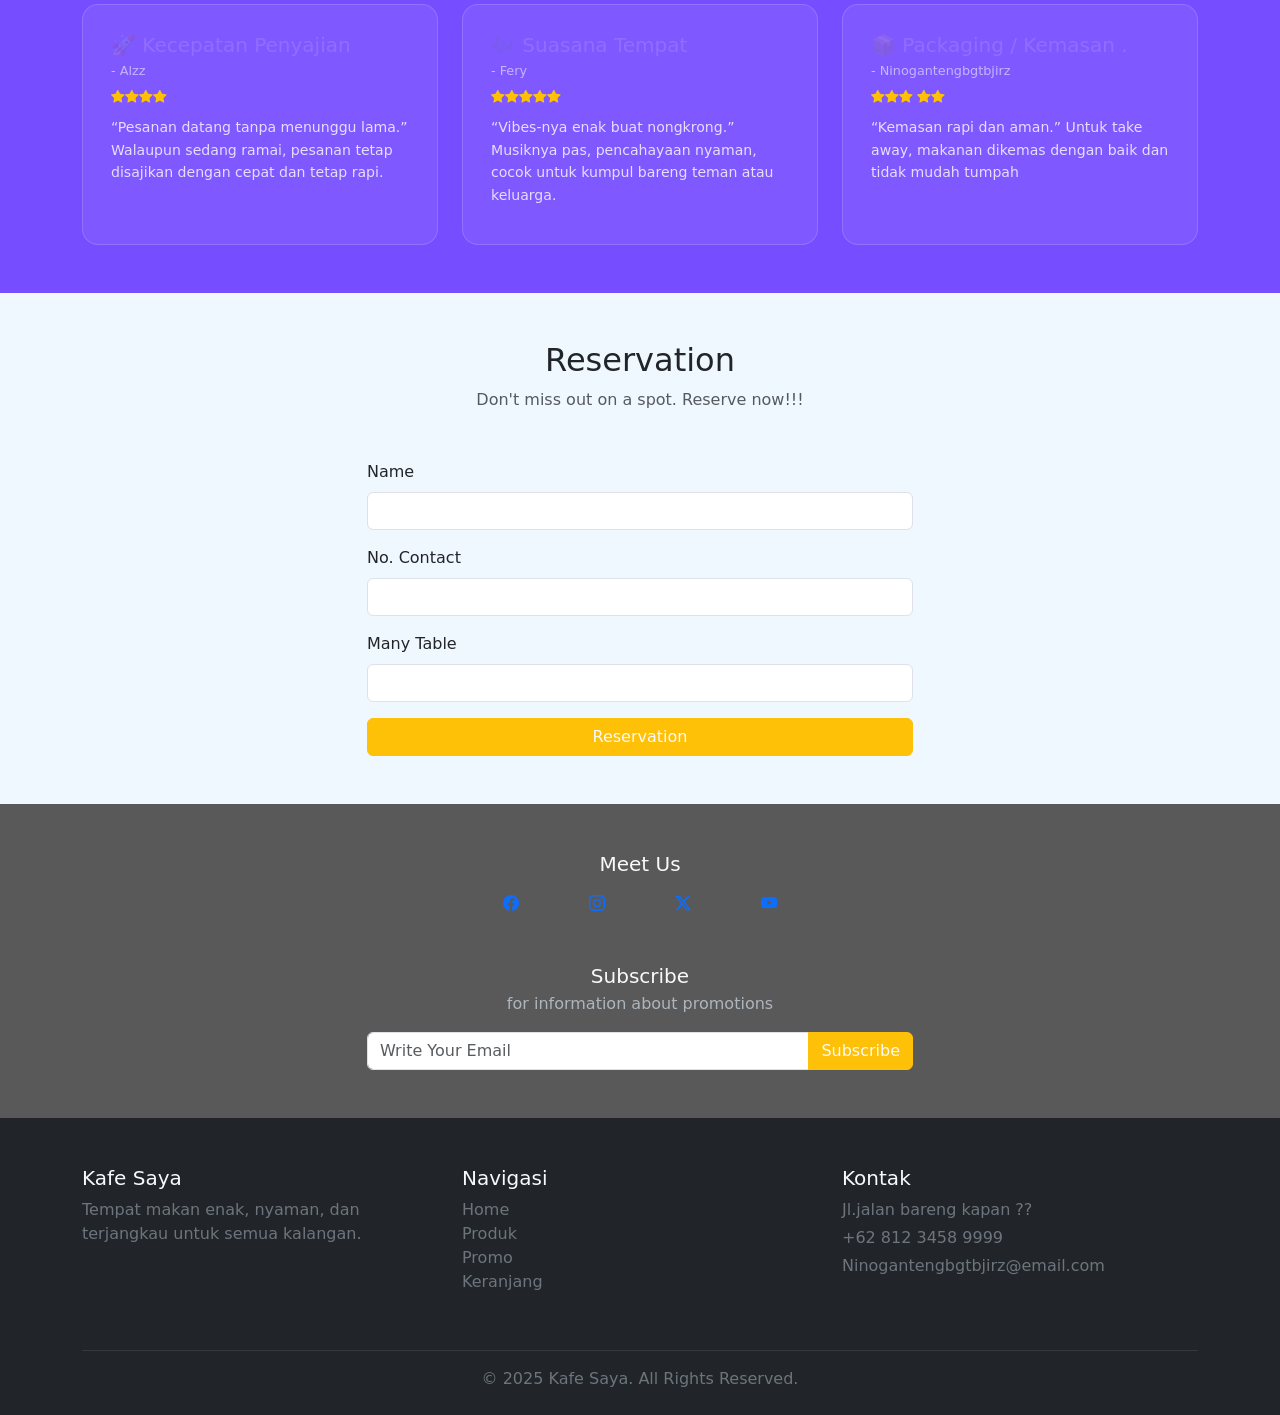
==== commit 184b73a9: "Add files via upload" ====
--- a/index.html
+++ b/index.html
@@ -11,27 +11,16 @@
 <body>
     <!-- NAVIGATION BAR -->
     <nav class="navbar navbar-expand-lg navbar-dark bg-dark">
-      <div class="container-fluid">
-        <button
-          class="navbar-toggler"
-          type="button"
-          data-bs-toggle="collapse"
-          data-bs-target="#navbarNav"
-          aria-controls="navbarNav"
-          aria-expanded="false"
-          aria-label="Toggle navigation"
-        >
-          <span class="navbar-toggler-icon"></span>
-        </button>
-        <div class="collapse navbar-collapse" id="navbarNav">
-          <a class="navbar-brand" href="#">
-            <img src="assets/logo cafe.png" alt="logo cafe" height="70" />
-          </a>
-
-          <ul class="navbar-nav ms-auto">
-            <li class="nav-item me-5">
-              <a href="#" class="nav-link active"
-                ><i class="bi bi-house-door"></i> Beranda</a
+  <div class="container-fluid">
+    <button class="navbar-toggler" type="button" data-bs-toggle="collapse" data-bs-target="#navbarNav" aria-controls="navbarNav" aria-expanded="false" aria-label="Toggle navigation">
+      <span class="navbar-toggler-icon"></span>
+    </button>
+    <div class="collapse navbar-collapse" id="navbarNav">
+        <a class="navbar-brand me-auto" href="#">CAFEKUU</a>
+      <ul class="navbar-nav">
+        <li class="nav-item me-5">
+              <a href="#home" class="nav-link"
+                ><i class="bi bi-house-door"></i> Home</a
               >
             </li>
             <li class="nav-item me-5">
@@ -40,17 +29,17 @@
               >
             </li>
             <li class="nav-item me-5">
-              <a href="#" class="nav-link"
+              <a href="#service" class="nav-link"
                 ><i class="bi bi-ticket-perforated"></i> Promo</a
               >
             </li>
-            <li class="nav-item me-5">
-              <a href="#" class="nav-link"><i class="bi bi-cart"></i> Keranjang</a>
-            </li>
-          </ul>
-        </div>
-      </div>
-    </nav>
+        <li class="nav-item me-5">
+          <a class="nav-link" tabindex="-1" aria-disabled="true"><i class="bi bi-cart"></i>Keranjang</a>
+        </li>
+      </ul>
+    </div>
+  </div>
+</nav>
     <!-- NAVIGATION TUTUP -->
 
     <!-- SECTION BANNER -->
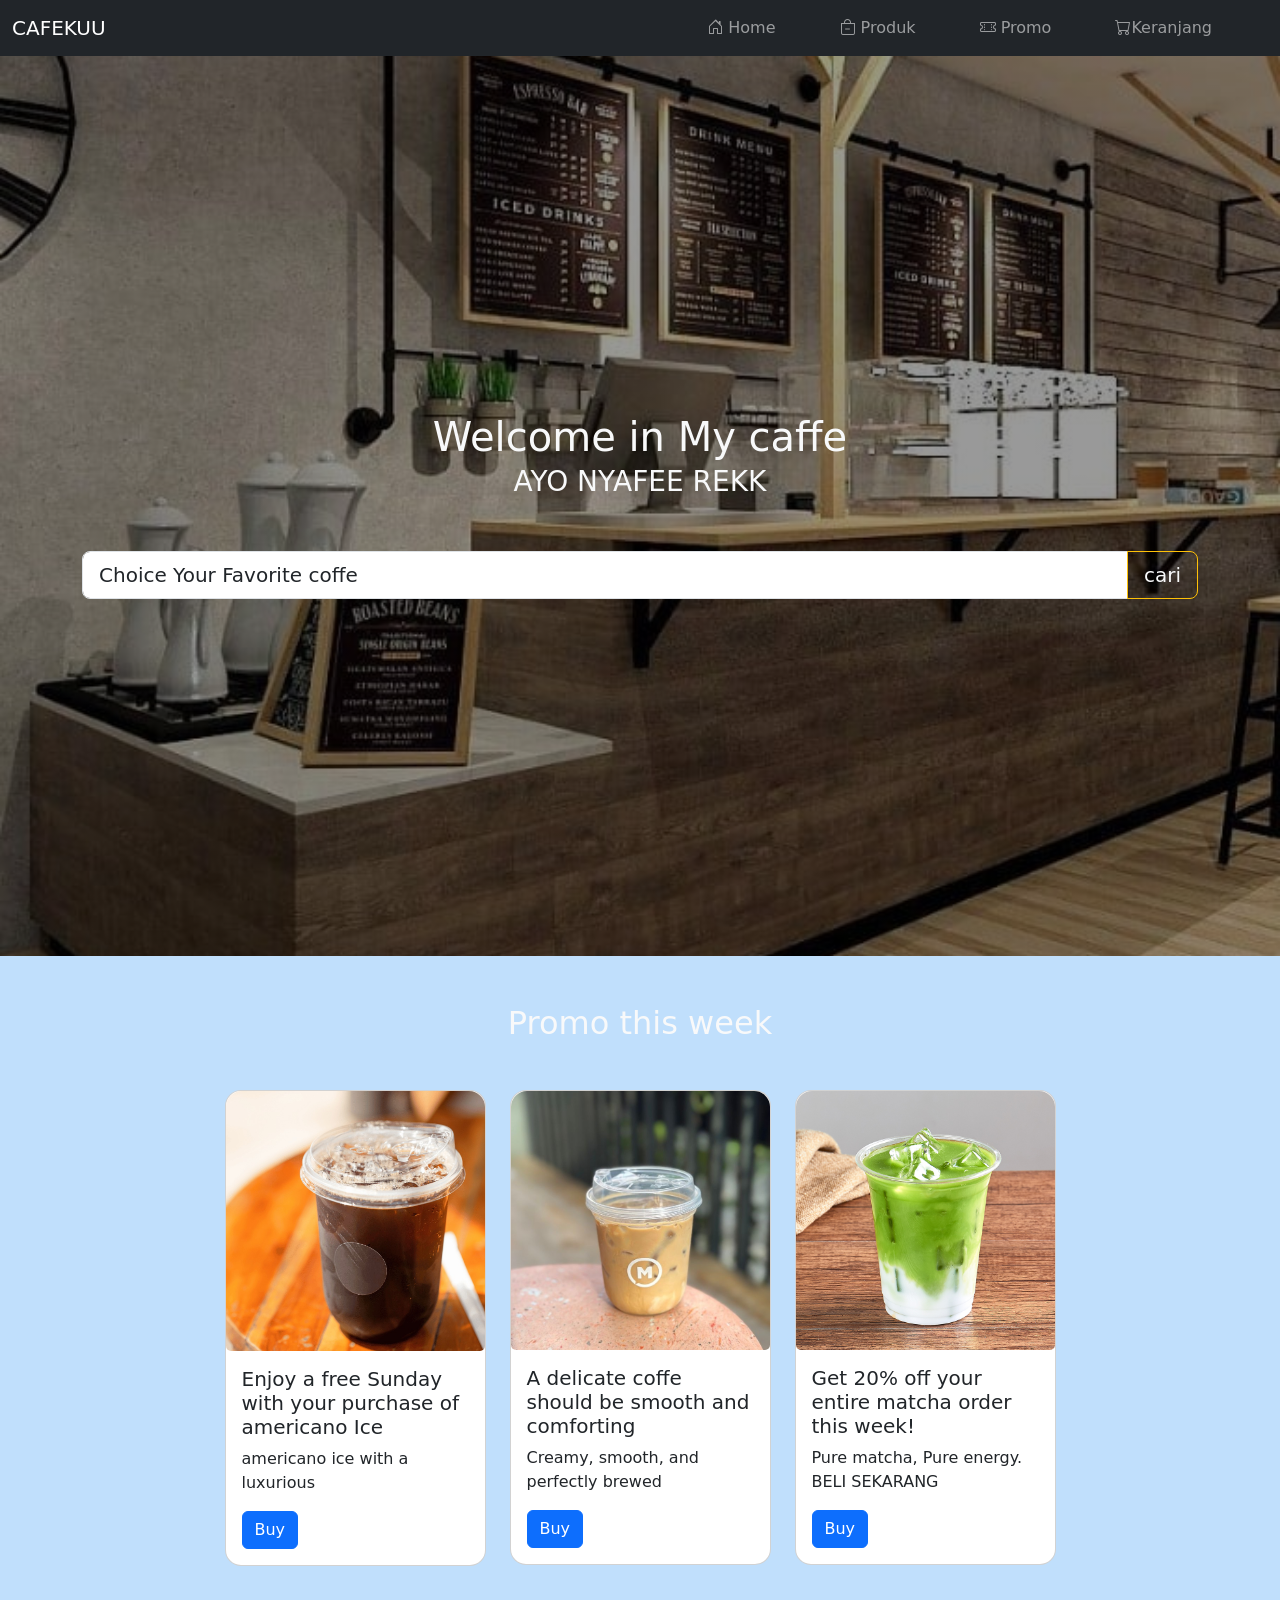
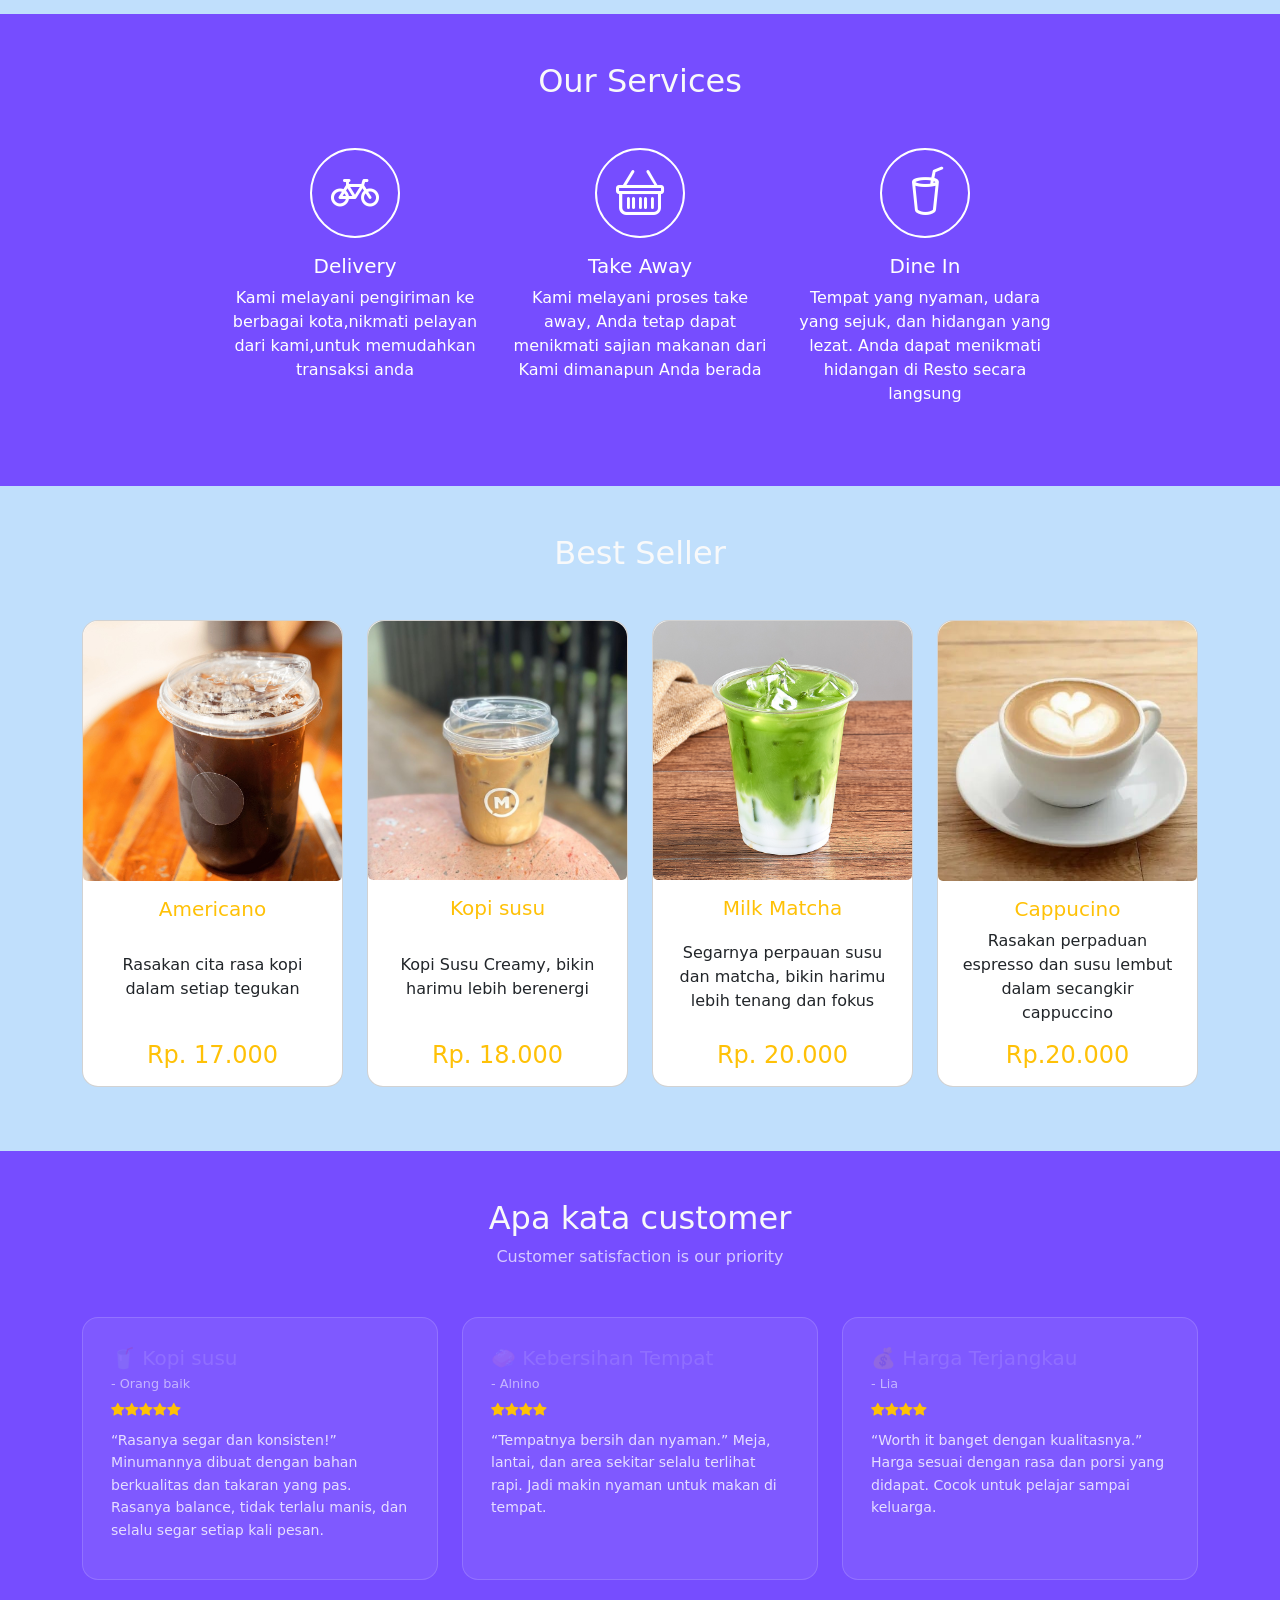
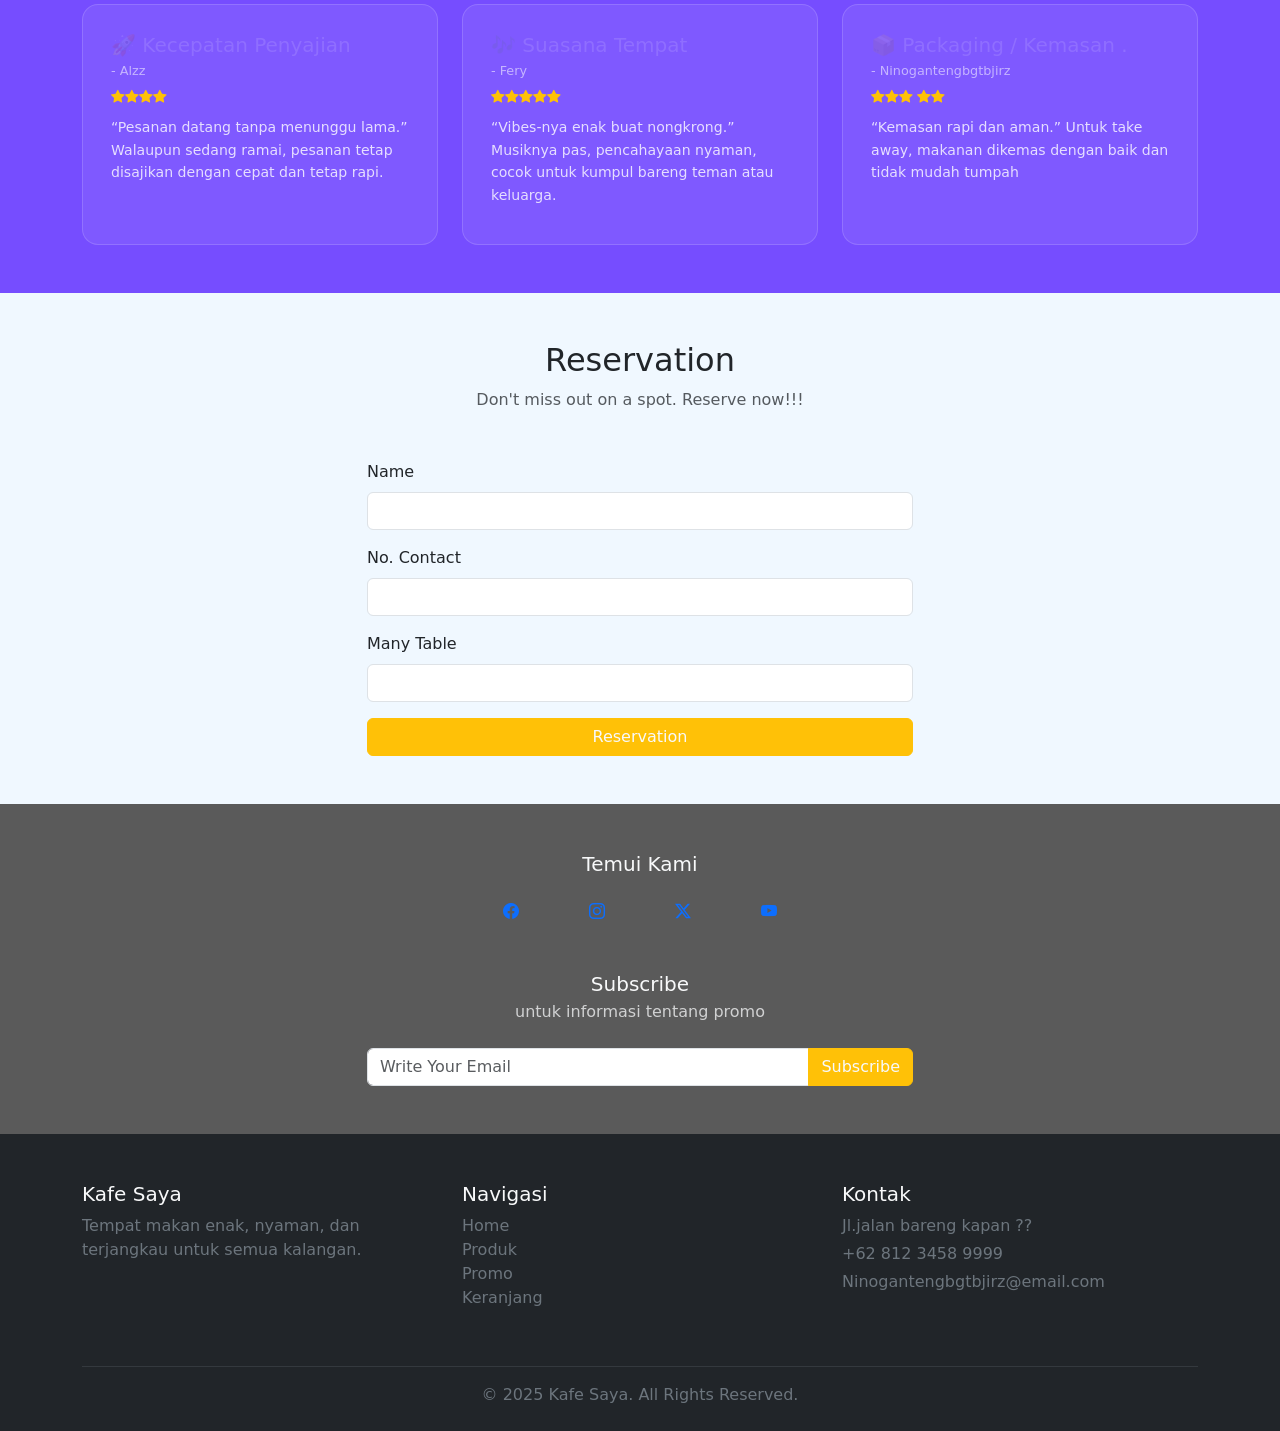
==== commit 19460b19: "Add files via upload" ====
--- a/index.html
+++ b/index.html
@@ -29,12 +29,12 @@
               >
             </li>
             <li class="nav-item me-5">
-              <a href="#service" class="nav-link"
+              <a href="promo.html" class="nav-link"
                 ><i class="bi bi-ticket-perforated"></i> Promo</a
               >
             </li>
         <li class="nav-item me-5">
-          <a class="nav-link" tabindex="-1" aria-disabled="true"><i class="bi bi-cart"></i>Keranjang</a>
+          <a class="nav-link" href="keranjang.html"><i class="bi bi-cart"></i>Keranjang</a>
         </li>
       </ul>
     </div>
@@ -407,11 +407,13 @@
     </div>
     <!-- RESERVASI TUTUP -->
 
-    <!-- SECTION SUBSCRIBE -->
-    <div class="container-fluid py-5 footer">
-      <div class="container">
-        <h5 class="text-center text-light mb-3">Meet Us</h5>
-        <!-- LOGO -->
+<!-- SECTION SUBSCRIBE -->
+<div class="container-fluid py-5" style="background-color:#5a5a5a;">
+  <div class="container text-center">
+
+    <h5 class="text-light mb-4">Temui Kami</h5>
+
+    <!-- LOGO -->
         <div class="d-flex justify-content-center mb-5" style="gap: 70px">
           <a
             href="https://facebook.com/username"
@@ -443,8 +445,8 @@
           </a>
         </div>
         <h5 class="text-center text-light mb-1">Subscribe</h5>
-        <p class="text-center text-muted mb-3">
-          for information about promotions
+         <p class="text-light opacity-75 mb-4">
+          untuk informasi tentang promo
         </p>
         <!-- SUBSCRIBE -->
         <div class="row justify-content-center">
@@ -482,8 +484,8 @@
         <ul class="list-unstyled">
           <li><a href="#" class="text-decoration-none text-secondary">Home</a></li>
           <li><a href="produk.html" class="text-decoration-none text-secondary">Produk</a></li>
-          <li><a href="#" class="text-decoration-none text-secondary">Promo</a></li>
-          <li><a href="#" class="text-decoration-none text-secondary">Keranjang</a></li>
+          <li><a href="promo.html" class="text-decoration-none text-secondary">Promo</a></li>
+          <li><a href="keranjang.html" class="text-decoration-none text-secondary">Keranjang</a></li>
         </ul>
       </div>
 
--- a/assets/css/style.css
+++ b/assets/css/style.css
@@ -175,9 +175,6 @@
   color: #adb5bd !important;
 }
 
-
-/* PAGE PRODUK */
-
 /* BANNER */
 
 .produk-banner {
@@ -210,4 +207,73 @@
 
 .tab-content .card-text {
   flex: 1;
+}
+
+.promo-section {
+    animation: fadeSlideIn 0.4s ease both;
+}
+
+@keyframes fadeSlideIn {
+    from {
+        opacity: 0;
+        transform: translateY(20px);
+    }
+    to {
+        opacity: 1;
+        transform: translateY(0);
+    }
+}
+
+.promo-section .hovered-card {
+    opacity: 0;
+    animation: fadeSlideIn 0.4s ease forwards;
+}
+
+.promo-section .hovered-card:nth-child(1) {
+    animation-delay: 0.05s;
+}
+
+.promo-section .hovered-card:nth-child(2) {
+    animation-delay: 0.1s;
+}
+
+.promo-section .hovered-card:nth-child(3) {
+    animation-delay: 0.15s;
+}
+
+.promo-section .hovered-card:nth-child(4) {
+    animation-delay: 0.2s;
+}
+
+.promo-section .hovered-card:nth-child(5) {
+    animation-delay: 0.25s;
+}
+
+.promo-section .hovered-card:nth-child(6) {
+    animation-delay: 0.3s;
+}
+
+.promo-section .hovered-card:nth-child(7) {
+    animation-delay: 0.35s;
+}
+
+.promo-section .hovered-card:nth-child(8) {
+    animation-delay: 0.4s;
+}
+
+/* Animasi button active */
+.filter-btn {
+    transition: 
+        background-color 0.25s ease,
+        color 0.25s ease,
+        transform 0.15s ease,
+        box-shadow 0.25s ease;
+}
+
+.filter-btn:active {
+    transform: scale(0.95);
+}
+
+.filter-btn.active {
+    box-shadow: 0 4px 14px rgba(255, 193, 7, 0.45);
 }
